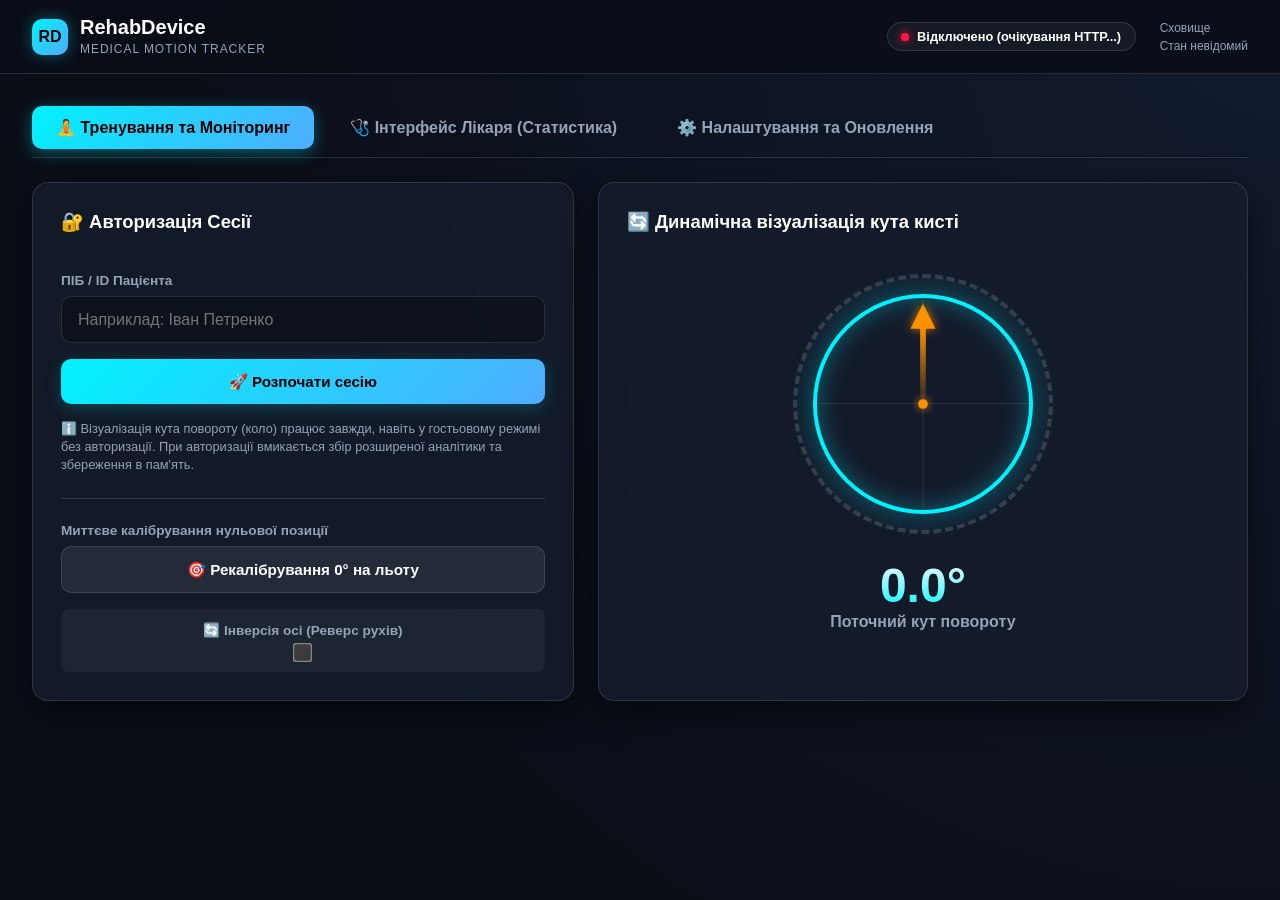
==== data/index.html @ fb07479a "Add dual-axis game input pipeline" ====
<!DOCTYPE html>
<html lang="uk">
<head>
    <meta charset="UTF-8">
    <meta name="viewport" content="width=device-width, initial-scale=1.0, viewport-fit=cover">
    <title>RehabDevice — Система моніторингу реабілітації кисті</title>
    <link rel="stylesheet" href="style.css">
</head>
<body>
    <header>
        <div class="logo-area">
            <div class="logo-icon">RD</div>
            <div class="logo-text">
                <h1>RehabDevice</h1>
                <span>Medical Motion Tracker</span>
            </div>
        </div>
        <div class="header-controls">
            <div class="connection-badge">
                <div class="status-dot" id="statusDot"></div>
                <span id="statusText">Підключення...</span>
            </div>
            <div class="memory-widget">
                <div class="memory-label">
                    <span id="memoryTypeLabel">Сховище</span>
                    <span id="memoryText">Стан невідомий</span>
                </div>
            </div>
        </div>
    </header>

    <main>
        <!-- Tab navigation -->
        <nav class="tabs-nav">
            <button class="tab-btn active" data-tab="tabPatient">
                <span>🧘 Тренування та Моніторинг</span>
            </button>
            <button class="tab-btn" data-tab="tabDoctor">
                <span>🩺 Інтерфейс Лікаря (Статистика)</span>
            </button>
            <button class="tab-btn" data-tab="tabSettings">
                <span>⚙️ Налаштування та Оновлення</span>
            </button>
        </nav>

        <!-- Tab 1: Patient monitoring and real-time visualizer -->
        <section class="tab-content active" id="tabPatient">
            <div class="grid-2">
                <!-- Left column: Authorization and control panel -->
                <div class="card auth-panel">
                    <div class="card-header">
                        <div class="card-title">🔐 Авторизація Сесії</div>
                    </div>

                    <!-- Guest mode panel (before authorization) -->
                    <div id="authGuestPanel" class="flex-col gap-m">
                        <div class="input-group">
                            <label for="patientIdInput">ПІБ / ID Пацієнта</label>
                            <input type="text" id="patientIdInput" class="input-field" placeholder="Наприклад: Іван Петренко" autocomplete="off">
                        </div>
                        <button class="btn" id="btnStartSession">🚀 Розпочати сесію</button>
                        <p class="info-note">
                            ℹ️ Візуалізація кута повороту (коло) працює завжди, навіть у гостьовому режимі без авторизації. При авторизації вмикається збір розширеної аналітики та збереження в пам'ять.
                        </p>
                    </div>

                    <!-- Active patient session panel -->
                    <div id="authActivePanel" class="flex-col gap-m" style="display: none;">
                        <div class="active-patient-badge">
                            <span class="text-sm text-secondary">Активна сесія пацієнта:</span>
                            <h3 id="activePatientName" class="active-patient-title">Пацієнт</h3>
                        </div>
                        
                        <!-- Game Launch Dropdown (Visible only when session is active) -->
                        <div class="flex-row gap-s mt-s">
                            <select id="gameSelect" class="input-field select-dark">
                                <option value="pingpong" style="color: #ffffff;">🎮 Пінг-понг (Smart Bot)</option>
                                <option value="balanceboard" style="color: #ffffff;">⚖️ Баланс-Борд (Рівновага)</option>
                                <option value="cardodge" style="color: #ffffff;">🏎️ Car Dodge (Ухиляння)</option>
                                <option value="safecracker" style="color: #ffffff;">🔓 Зламай Код (Точність)</option>
                            </select>
                            <button class="btn btn-gradient-primary" id="btnModeGame">
                                ▶️ Старт
                            </button>
                        </div>
                        <div class="flex-row gap-s mt-s game-input-controls">
                            <select id="gameInputMode" class="input-field select-dark" aria-label="Режим керування грою">
                                <option value="two-direction" selected>↔ 2 напрямки: горизонтальний нахил</option>
                                <option value="four-direction">↕ 4 напрямки: горизонтальний і вертикальний нахил</option>
                            </select>
                            <button class="btn btn-secondary" id="btnTareGameInput" type="button" title="Встановити поточне положення як нульове">🎯 0°</button>
                        </div>
                        

                        <button class="btn btn-danger" id="btnStopSession">⏹️ Завершити сесію та зберегти</button>
                    </div>

                    <hr class="divider">

                    <!-- Sensor zero-position calibration -->
                    <div class="input-group">
                        <label>Миттєве калібрування нульової позиції</label>
                        <button class="btn btn-secondary" id="btnRecalibrate">🎯 Рекалібрування 0° на льоту</button>
                    </div>
                    
                    <!-- Angle Inversion Toggle -->
                    <div class="input-group setting-row">
                        <label for="invertAngleToggle" class="mb-0 cursor-pointer">🔄 Інверсія осі (Реверс рухів)</label>
                        <input type="checkbox" id="invertAngleToggle" class="toggle-checkbox">
                    </div>
                </div>

                <!-- Right column: Interactive angle visualizer or Game -->
                <div class="card flex-col">
                    <div class="card-header mb-0">
                        <div class="card-title" id="visualizerTitle">🔄 Динамічна візуалізація кута кисті</div>
                    </div>
                    <div class="visualizer-container flex-1" id="visualizerContainer">
                        <div class="circle-wrapper">
                            <div class="circle-background"></div>
                            <div class="circle-indicator" id="circleIndicator">
                                <div class="circle-crosshair"></div>
                                <div class="circle-crosshair vert"></div>
                                <!-- Orange arrow indicating wrist flexion angle -->
                                <div class="circle-arrow">
                                    <svg viewBox="0 0 44 110" class="arrow-svg">
                                        <defs>
                                            <linearGradient id="arrowGrad" x1="0%" y1="100%" x2="0%" y2="0%">
                                                <stop offset="0%" stop-color="rgba(255, 145, 0, 0.05)" />
                                                <stop offset="60%" stop-color="rgba(255, 145, 0, 0.6)" />
                                                <stop offset="100%" stop-color="#ff9100" />
                                            </linearGradient>
                                            <filter id="arrowGlow" x="-50%" y="-50%" width="200%" height="200%">
                                                <feDropShadow dx="0" dy="0" stdDeviation="5" flood-color="#ff9100" flood-opacity="0.85" />
                                            </filter>
                                        </defs>
                                        <!-- Light beam from center rotation axis upwards -->
                                        <path d="M19,110 L25,110 L25,30 L19,30 Z" fill="url(#arrowGrad)" />
                                        <!-- Orange arrow tip pointing to circle rim -->
                                        <path d="M9,32 L22,6 L35,32 Z" fill="#ff9100" filter="url(#arrowGlow)" />
                                        <!-- Center rotation pivot circle -->
                                        <circle cx="22" cy="110" r="5" fill="#ff9100" filter="url(#arrowGlow)" />
                                    </svg>
                                </div>
                            </div>
                        </div>
                        <div class="angle-display">
                            <div class="angle-value"><span id="angleValueElem">0.0</span>°</div>
                            <div class="angle-unit">Поточний кут повороту</div>
                        </div>
                    </div>
                </div>
            </div>

            <!-- Real-time analytics panel (shown when patient is authorized) -->
            <div class="card" id="liveStatsPanel" style="display: none;">
                <div class="card-header">
                    <div class="card-title">📊 Розширена аналітика в реальному часі</div>
                </div>
                <div class="metrics-grid">
                    <div class="metric-box">
                        <span class="metric-title">Мін / Макс Кут</span>
                        <span class="metric-val"><span id="statMin">0.0°</span> / <span id="statMax">0.0°</span></span>
                    </div>
                    <div class="metric-box highlight">
                        <span class="metric-title">Амплітуда руху</span>
                        <span class="metric-val" id="statAmp">0.0°</span>
                    </div>
                    <div class="metric-box">
                        <span class="metric-title">Сер. швидкість</span>
                        <span class="metric-val" id="statSpeed">0.0°/с</span>
                    </div>
                    <div class="metric-box highlight">
                        <span class="metric-title">Індекс плавності (тремор)</span>
                        <span class="metric-val text-success" id="statSmooth">100%</span>
                    </div>
                    <div class="metric-box highlight">
                        <span class="metric-title">Згинання / Повороти</span>
                        <span class="metric-val text-warning" id="statFlex">0</span>
                    </div>
                    <div class="metric-box">
                        <span class="metric-title">Тривалість сесії</span>
                        <span class="metric-val" id="statDuration">0.0 с</span>
                    </div>
                </div>
            </div>
        </section>

        <!-- Tab 2: Doctor Dashboard (Statistics) -->
        <section class="tab-content" id="tabDoctor">
            <div class="card">
                <div class="card-header flex-wrap gap-m">
                    <div class="card-title">🩺 Аналітичний дашборд та клінічна динаміка</div>
                    <div class="flex-row-center flex-wrap gap-s doctor-search-controls">
                        <input type="text" id="patientSearchInput" class="input-field search-input" aria-label="Пошук пацієнта" placeholder="🔍 Точне ПІБ пацієнта...">
                        <button class="btn btn-secondary btn-sm" id="btnExactSearch" title="Точний пошук пацієнта">Знайти</button>
                        <button class="btn btn-sm" id="btnDownloadCSV" title="Завантажити CSV таблицю">
                            📥 Завантажити CSV (Всі)
                        </button>
                    </div>
                </div>

                <!-- Interactive patient selection pills instead of dropdown -->
                <div id="patientPillsContainer" class="patient-pills-strip">
                    <button class="patient-pill active" data-patient="ALL">🧑 Всі пацієнти</button>
                </div>

                <!-- Clinical course summary for selected patient -->
                <div id="doctorLoadingState" class="doctor-state" role="status">Завантаження даних...</div>
                <div id="doctorEmptyState" class="doctor-state" role="status" hidden>База даних порожня</div>
                <div id="doctorNoResultsState" class="doctor-state" role="status" hidden>
                    <p id="doctorNoResultsText">Нічого не знайдено</p>
                    <button id="btnShowAllPatients" class="btn btn-secondary">Показати всіх пацієнтів</button>
                </div>
                <div id="doctorErrorState" class="doctor-state" role="status" hidden>
                    <p>Не вдалося завантажити історію сесій.</p>
                    <button id="btnRetrySessions" class="btn btn-secondary">Повторити</button>
                </div>
                <div id="patientSummaryContainer" class="patient-summary-box" hidden>
                    <div class="summary-header">
                        <div>
                            <span class="summary-subtitle">Резюме курсу реабілітації</span>
                            <h3 id="summaryPatientName" class="summary-title">Пацієнт</h3>
                        </div>
                        <div class="flex-row-center flex-wrap gap-m">
                            <div id="summaryProgressBadge" class="progress-badge neutral">
                                Початкова сесія
                            </div>
                            <button class="btn btn-outline-info" id="btnDownloadClientCSV" title="Завантажити CSV лише для цього клієнта">
                                📥 Завантажити CSV клієнта
                            </button>
                            <button class="btn btn-outline-danger" id="btnDeletePatient" title="Безповоротно видалити пацієнта та всі його тренування">
                                🗑️ Видалити пацієнта
                            </button>
                        </div>
                    </div>

                    <!-- Target norm and functional recovery calculation -->
                    <div class="target-norm-panel">
                        <div class="flex-row-center gap-m">
                            <label for="targetNormInput" class="text-sm fw-normal text-secondary">🎯 Цільова норма суглоба:</label>
                            <input type="number" id="targetNormInput" value="90" min="10" max="180" step="any" required aria-describedby="targetNormError" class="input-field norm-input">
                            <span class="text-sm text-muted">град.</span>
                        </div>
                        <div class="flex-row-center gap-s">
                            <span class="text-sm fw-normal text-secondary">Амплітуда відносно цілі:</span>
                            <span id="recoveryIndexVal" class="recovery-value">—</span>
                        </div>
                        <p id="targetNormError" class="text-sm" role="status" hidden>Введіть скінченне число від 10 до 180°.</p>
                    </div>

                    <div class="metrics-grid mt-s">
                        <div class="metric-box">
                            <span class="metric-title">Старт курсу (1-ша сесія)</span>
                            <span class="metric-val" id="summaryStartAmp">0.0°</span>
                            <span class="metric-sub text-sm text-secondary" id="summaryStartDate">--</span>
                        </div>
                        <div class="metric-box highlight">
                            <span class="metric-title">Поточний результат (Амплітуда)</span>
                            <span class="metric-val" id="summaryCurrentAmp" style="color: var(--accent-primary);">0.0°</span>
                            <span class="metric-sub text-sm text-secondary" id="summaryCurrentDate">--</span>
                        </div>
                        <div class="metric-box">
                            <span class="metric-title">Сер. індекс плавності</span>
                            <span class="metric-val text-success" id="summaryAvgSmooth">0%</span>
                            <span class="metric-sub text-sm text-secondary">Контроль тремору</span>
                        </div>
                        <div class="metric-box">
                            <span class="metric-title">Всього сесій / згинань</span>
                            <span class="metric-val"><span id="summaryTotalSessions">0</span> <span class="text-secondary fw-normal">сес.</span> / <span id="summaryTotalFlexions" class="text-warning">0</span></span>
                            <span class="metric-sub text-sm text-secondary">Загальний обсяг навантаження</span>
                        </div>
                    </div>
                </div>
                
                <div class="chart-wrapper" id="chartWrapperContainer">
                    <div id="chartInnerScroll" class="chart-inner">
                        <canvas id="doctorChartCanvas"></canvas>
                    </div>
                </div>

                <hr class="divider-lg">

                <div class="card-title mb-s">📋 Історія збережених сесій <span id="tableFilterLabel" class="text-sm text-secondary fw-normal">(Всі пацієнти)</span></div>
                <div class="table-container">
                    <table>
                        <thead>
                            <tr>
                                <th>Пацієнт</th>
                                <th>Дата і Час</th>
                                <th>Мін / Макс Кут</th>
                                <th>Амплітуда</th>
                                <th>Сер. Швидкість</th>
                                <th>Плавність</th>
                                <th>Згинання</th>
                                <th>Дія</th>
                            </tr>
                        </thead>
                        <tbody id="sessionsTableBody">
                            <tr>
                                <td colspan="8" class="text-center text-secondary">Завантаження даних...</td>
                            </tr>
                        </tbody>
                    </table>
                </div>
            </div>
        </section>

        <!-- Tab 3: System Settings & Updates -->
        <section class="tab-content" id="tabSettings">
            <div class="card">
                <div class="card-header">
                    <div class="card-title">⚙️ Системні налаштування та Оновлення (OTA)</div>
                </div>
                <div class="p-m">
                    <p class="info-note mb-s">
                        Перевіряйте та встановлюйте останні оновлення прошивки пристрою. Переконайтеся, що на вашому телефоні увімкнений мобільний інтернет (4G/LTE).
                    </p>
                    
                    <div class="ota-panel">
                        <h3 style="color: #fff; margin-bottom: 1rem; font-size: 1.1rem;">Оновлення системи</h3>
                        <div class="mb-s text-md">
                            Поточна версія: <strong id="currentFwVersion" style="color: var(--accent-primary);">Завантаження...</strong>
                        </div>
                        <div id="updateStatusInfo" class="text-secondary" style="margin-bottom: 1.5rem; min-height: 24px;">Натисніть кнопку, щоб перевірити наявність нових версій.</div>
                        
                        <div class="flex-row gap-m flex-wrap">
                            <button class="btn btn-secondary" id="btnCheckUpdates">🔄 Перевірити оновлення</button>
                            <button class="btn btn-success" id="btnInstallUpdate" style="display: none;">📥 Встановити оновлення</button>
                        </div>

                        <!-- Update Progress Bar -->
                        <div id="updateProgressContainer" style="display: none; margin-top: 1.5rem;">
                            <div class="flex-row-center mb-s text-sm">
                                <span id="updateStepText">Завантаження...</span>
                                <span id="updatePercentText">0%</span>
                            </div>
                            <div class="memory-progress" style="height: 12px; background: rgba(0,0,0,0.5);">
                                <div class="memory-bar progress-bar-info" id="updateProgressBar" style="width: 0%;"></div>
                            </div>
                        </div>
                    </div>
                </div>
            </div>
        </section>

    </main>

    <!-- Custom confirmation modal overlay (iOS/Android Captive Portal compatible) -->
    <div id="customConfirmModal" class="custom-modal-overlay">
        <div class="custom-modal-box">
            <div id="customConfirmIcon" class="custom-modal-icon">⚠️</div>
            <div id="customConfirmTitle" class="custom-modal-title">Підтвердження</div>
            <div id="customConfirmText" class="custom-modal-text">Ви впевнені?</div>
            <div class="custom-modal-buttons">
                <button id="customConfirmCancelBtn" class="btn btn-secondary">Скасувати</button>
                <button id="customConfirmOkBtn" class="btn btn-danger btn-danger-solid">Підтвердити</button>
            </div>
        </div>
    </div>
    
    <!-- Full-Screen Game Overlay Container -->
    <div id="gameContainer" class="game-overlay" style="display: none;">
        <!-- Top Bar with Exit Button -->
        <div class="game-overlay-header">
            <div style="color: white; font-weight: 600; font-size: 1.2rem;">🎮 Реабілітаційні ігри</div>
            <button id="btnExitGame" class="btn btn-danger" style="padding: 0.5rem 1rem; font-size: 0.9rem;">❌ Вийти / Назад</button>
        </div>
        <!-- Game Engine Container -->
        <div id="gameEngineWrapper" class="game-engine-wrapper">
            <!-- Central HUD Layer -->
            <div id="gameHUD" class="game-hud" style="display: none;">
                <div class="flex-col gap-xs">
                    <span id="hudAmplitude">Амплітуда: [0° .. 0°]</span>
                    <span id="hudScore">Успішні відбивання: 0</span>
                </div>
                <div class="text-right">
                    <span id="hudBotState" style="font-size: 14px; color: #00f2fe;">Стан: Очікування</span>
                </div>
            </div>

            <!-- Custom UI Layer for Games -->
            <div id="custom-game-ui" class="custom-game-ui"></div>
            
            <!-- Main Game Canvas -->
            <canvas id="mainGameCanvas" class="w-full h-full block"></canvas>

            <!-- Placeholder before game starts -->
            <div id="gamePlaceholder" class="game-placeholder">
                <div class="text-center">
                    <div style="font-size: 3rem; margin-bottom: 1rem;">🎮</div>
                    <h3 id="gamePlaceholderTitle" style="color: #00f2fe; margin-bottom: 0.5rem;">Запуск...</h3>
                </div>
            </div>
        </div>
    </div>
    
    <script>
        window.onerror = function(msg, src, ln, col, err) {
            document.getElementById("statusText").textContent = "JS ERR: " + msg + " (L" + ln + ")";
            document.getElementById("statusText").style.color = "red";
            return false;
        };
        window.addEventListener('unhandledrejection', function(event) {
            document.getElementById("statusText").textContent = "Promise ERR: " + (event.reason ? event.reason.message : "unknown");
            document.getElementById("statusText").style.color = "red";
        });
    </script>
    <script src="msgpack.min.js"></script>
    <script src="chart.js"></script>
    <script type="module" src="app.js?v=7"></script>
</body>
</html>
---- data/style.css ----
:root {
    --bg-main: #0a0e17;
    --bg-card: rgba(22, 30, 46, 0.75);
    --bg-card-hover: rgba(30, 41, 63, 0.85);
    --accent-primary: #00f2fe;
    --accent-secondary: #4facfe;
    --accent-glow: rgba(0, 242, 254, 0.35);
    --accent-green: #00e676;
    --accent-orange: #ff9100;
    --accent-red: #ff1744;
    --text-primary: #ffffff;
    --text-secondary: #94a3b8;
    --text-muted: #64748b;
    --border-color: rgba(255, 255, 255, 0.12);
    --border-radius: 16px;
    --shadow-card: 0 12px 32px rgba(0, 0, 0, 0.5);
    color-scheme: dark; /* Prevents white scrollbars and white background on bounce in iOS CNA */
}

* {
    box-sizing: border-box;
    margin: 0;
    padding: 0;
}

html {
    background-color: var(--bg-main);
    color: var(--text-primary);
    min-height: 100%;
    height: 100%;
}

body {
    font-family: 'Inter', -apple-system, BlinkMacSystemFont, 'Segoe UI', Roboto, sans-serif;
    background-color: var(--bg-main);
    background: radial-gradient(circle at top right, #111a2e 0%, var(--bg-main) 70%) no-repeat fixed var(--bg-main);
    background-size: cover;
    color: var(--text-primary);
    min-height: 100%;
    margin: 0;
    padding: 0;
    display: flex;
    flex-direction: column;
    overscroll-behavior-y: none; /* Removes white bounce bar on mobile devices */
    -webkit-font-smoothing: antialiased;
}

/* Navigation and Header */
header {
    background: rgba(10, 14, 23, 0.85);
    backdrop-filter: blur(12px);
    border-bottom: 1px solid var(--border-color);
    padding: 1rem 2rem;
    position: sticky;
    top: 0;
    z-index: 100;
    display: flex;
    justify-content: space-between;
    align-items: center;
}

.logo-area {
    display: flex;
    align-items: center;
    gap: 0.75rem;
}

.logo-icon {
    width: 36px;
    height: 36px;
    background: linear-gradient(135deg, var(--accent-primary), var(--accent-secondary));
    border-radius: 10px;
    display: flex;
    align-items: center;
    justify-content: center;
    font-weight: 800;
    color: #000;
    box-shadow: 0 0 16px var(--accent-glow);
}

.logo-text h1 {
    font-size: 1.25rem;
    font-weight: 700;
    letter-spacing: -0.02em;
}

.logo-text span {
    font-size: 0.75rem;
    color: var(--text-secondary);
    text-transform: uppercase;
    letter-spacing: 0.08em;
}

/* Status Indicator and Memory Bar */
.header-controls {
    display: flex;
    align-items: center;
    gap: 1.5rem;
}

.connection-badge {
    display: flex;
    align-items: center;
    gap: 0.5rem;
    padding: 0.4rem 0.85rem;
    background: rgba(255, 255, 255, 0.05);
    border: 1px solid var(--border-color);
    border-radius: 20px;
    font-size: 0.8rem;
    font-weight: 600;
}

.status-dot {
    width: 8px;
    height: 8px;
    border-radius: 50%;
    background: var(--accent-red);
    box-shadow: 0 0 8px var(--accent-red);
    transition: all 0.3s ease;
}

.status-dot.connected {
    background: var(--accent-green);
    box-shadow: 0 0 10px var(--accent-green);
}

.memory-widget {
    display: flex;
    flex-direction: column;
    gap: 0.25rem;
    min-width: 140px;
}

.memory-label {
    display: flex;
    justify-content: space-between;
    font-size: 0.75rem;
    color: var(--text-secondary);
}

.memory-progress {
    width: 100%;
    height: 6px;
    background: rgba(255, 255, 255, 0.1);
    border-radius: 4px;
    overflow: hidden;
}

.memory-bar {
    height: 100%;
    background: linear-gradient(90deg, var(--accent-primary), var(--accent-secondary));
    border-radius: 4px;
    transition: width 0.5s ease;
}

/* Main Container and Tabs */
main {
    flex: 1;
    max-width: 1400px;
    width: 100%;
    margin: 0 auto;
    padding: 2rem;
    display: flex;
    flex-direction: column;
    gap: 1.5rem;
}

.tabs-nav {
    display: flex;
    gap: 0.75rem;
    border-bottom: 1px solid var(--border-color);
    padding-bottom: 0.5rem;
}

.tab-btn {
    background: transparent;
    border: none;
    color: var(--text-secondary);
    font-size: 1rem;
    font-weight: 600;
    padding: 0.75rem 1.5rem;
    border-radius: 10px;
    cursor: pointer;
    transition: all 0.25s ease;
    display: flex;
    align-items: center;
    gap: 0.5rem;
}

.tab-btn:hover {
    color: var(--text-primary);
    background: rgba(255, 255, 255, 0.04);
}

.tab-btn.active {
    color: #000;
    background: linear-gradient(135deg, var(--accent-primary), var(--accent-secondary));
    box-shadow: 0 4px 16px var(--accent-glow);
}

.tab-content {
    display: none;
    animation: fadeIn 0.3s cubic-bezier(0.16, 1, 0.3, 1);
}

.tab-content.active {
    display: flex;
    flex-direction: column;
    gap: 1.5rem;
}

/* Cards and Layout Grid */
.grid-2 {
    display: grid;
    grid-template-columns: 1fr 1.2fr;
    gap: 1.5rem;
}

@media (max-width: 968px) {
    .grid-2 {
        grid-template-columns: minmax(0, 1fr);
    }
}

.card {
    background: var(--bg-card);
    backdrop-filter: blur(16px);
    border: 1px solid var(--border-color);
    border-radius: var(--border-radius);
    padding: 1.75rem;
    box-shadow: var(--shadow-card);
    transition: border-color 0.3s ease;
}

.grid-2 > .card { min-width: 0; }

.card:hover {
    border-color: rgba(0, 242, 254, 0.35);
}

.card-header {
    display: flex;
    justify-content: space-between;
    align-items: center;
    margin-bottom: 1.5rem;
}

.card-title {
    font-size: 1.15rem;
    font-weight: 700;
    display: flex;
    align-items: center;
    gap: 0.5rem;
}

/* Patient Authentication Panel */
.auth-panel {
    display: flex;
    flex-direction: column;
    gap: 1rem;
}

.input-group {
    display: flex;
    flex-direction: column;
    gap: 0.5rem;
}

.input-group label {
    font-size: 0.85rem;
    font-weight: 600;
    color: var(--text-secondary);
}

.input-field {
    background: rgba(0, 0, 0, 0.3);
    border: 1px solid var(--border-color);
    border-radius: 10px;
    padding: 0.85rem 1rem;
    color: var(--text-primary);
    font-size: 1rem;
    outline: none;
    transition: all 0.25s ease;
}

.input-field:focus {
    border-color: var(--accent-primary);
    box-shadow: 0 0 12px rgba(0, 242, 254, 0.25);
}

.btn {
    background: linear-gradient(135deg, var(--accent-primary), var(--accent-secondary));
    color: #000;
    border: none;
    border-radius: 10px;
    padding: 0.85rem 1.5rem;
    font-size: 0.95rem;
    font-weight: 700;
    cursor: pointer;
    transition: all 0.25s ease;
    display: flex;
    align-items: center;
    justify-content: center;
    gap: 0.5rem;
    box-shadow: 0 4px 16px rgba(0, 242, 254, 0.2);
}

.btn:hover {
    transform: translateY(-2px);
    box-shadow: 0 6px 20px rgba(0, 242, 254, 0.4);
}

.btn-secondary {
    background: rgba(255, 255, 255, 0.08);
    color: var(--text-primary);
    border: 1px solid var(--border-color);
    box-shadow: none;
}

.btn-secondary:hover {
    background: rgba(255, 255, 255, 0.15);
    transform: translateY(-2px);
}

.btn-danger {
    background: linear-gradient(135deg, #ff1744, #d50000);
    color: #fff;
    box-shadow: 0 4px 16px rgba(255, 23, 68, 0.25);
}

/* Circle Visualizer (Guest & Patient) */
.visualizer-container {
    display: flex;
    flex-direction: column;
    align-items: center;
    justify-content: center;
    gap: 1.5rem;
    padding: 1rem 0;
}

.circle-wrapper {
    position: relative;
    width: 260px;
    height: 260px;
    display: flex;
    align-items: center;
    justify-content: center;
}

.circle-background {
    position: absolute;
    width: 100%;
    height: 100%;
    border-radius: 50%;
    border: 4px dashed rgba(255, 255, 255, 0.15);
    box-shadow: inset 0 0 30px rgba(0, 242, 254, 0.05);
}

.circle-indicator {
    position: absolute;
    width: 220px;
    height: 220px;
    border-radius: 50%;
    border: 4px solid var(--accent-primary);
    box-shadow: 0 0 25px var(--accent-glow), inset 0 0 25px var(--accent-glow);
    display: flex;
    align-items: center;
    justify-content: center;
}

.circle-arrow {
    position: absolute;
    top: 0;
    left: 50%;
    width: 44px;
    height: 50%;
    transform: translateX(-50%);
    pointer-events: none;
    display: flex;
    justify-content: center;
    z-index: 2;
}

.arrow-svg {
    width: 100%;
    height: 100%;
    overflow: visible;
}

.circle-crosshair {
    position: absolute;
    width: 100%;
    height: 1px;
    background: rgba(255, 255, 255, 0.1);
}

.circle-crosshair.vert {
    transform: rotate(90deg);
}

.angle-display {
    text-align: center;
    z-index: 2;
}

.angle-value {
    font-size: 3rem;
    font-weight: 800;
    background: linear-gradient(180deg, #ffffff, var(--accent-primary));
    -webkit-background-clip: text;
    -webkit-text-fill-color: transparent;
}

.angle-unit {
    font-size: 1rem;
    color: var(--text-secondary);
    font-weight: 600;
}

/* Live Analytics Grid */
.metrics-grid {
    display: grid;
    grid-template-columns: repeat(3, 1fr);
    gap: 1rem;
}

@media (max-width: 640px) {
    .metrics-grid {
        grid-template-columns: repeat(2, 1fr);
    }
}

.metric-box {
    background: rgba(0, 0, 0, 0.35);
    border: 1px solid var(--border-color);
    border-radius: 12px;
    padding: 1rem;
    display: flex;
    flex-direction: column;
    gap: 0.25rem;
}

.metric-box.highlight {
    border-color: var(--accent-primary);
    background: rgba(0, 242, 254, 0.06);
}

.metric-title {
    font-size: 0.75rem;
    color: var(--text-secondary);
    text-transform: uppercase;
    letter-spacing: 0.05em;
}

.metric-val {
    font-size: 1.5rem;
    font-weight: 700;
    color: var(--text-primary);
}

/* Doctor Table and Summary Interface */
.table-container {
    overflow-x: auto;
    width: 100%;
    -webkit-overflow-scrolling: touch;
}

table {
    width: 100%;
    border-collapse: collapse;
    font-size: 0.9rem;
}

th {
    text-align: left;
    padding: 1rem;
    background: rgba(0, 0, 0, 0.4);
    color: var(--text-secondary);
    font-weight: 600;
    border-bottom: 2px solid var(--border-color);
}

td {
    padding: 1rem;
    border-bottom: 1px solid var(--border-color);
    color: var(--text-primary);
}

tr:hover td {
    background: rgba(255, 255, 255, 0.02);
}

.chart-wrapper {
    position: relative;
    height: 340px;
    width: 100%;
    overflow-x: auto;
    overflow-y: hidden;
    -webkit-overflow-scrolling: touch;
}

#doctorChartCanvas {
    width: 100%;
    height: 100% !important;
    display: block;
}

.patient-summary-box {
    padding-block: 1rem;
}

.summary-header {
    display: flex;
    justify-content: space-between;
    align-items: center;
    flex-wrap: wrap;
    gap: 1rem;
    padding-bottom: 1rem;
    border-bottom: 1px solid rgba(255, 255, 255, 0.08);
}

.progress-badge {
    padding: 0.45rem 0.9rem;
    border-radius: 20px;
    font-size: 0.85rem;
    font-weight: 700;
    background: rgba(0, 230, 118, 0.15);
    color: #00e676;
    border: 1px solid rgba(0, 230, 118, 0.35);
    box-shadow: 0 0 12px rgba(0, 230, 118, 0.2);
}

.progress-badge.negative {
    background: rgba(255, 23, 68, 0.15);
    color: #ff1744;
    border-color: rgba(255, 23, 68, 0.35);
    box-shadow: 0 0 12px rgba(255, 23, 68, 0.2);
}

@keyframes fadeIn {
    from { opacity: 0; transform: translateY(8px); }
    to { opacity: 1; transform: translateY(0); }
}

/* ============================================================================
   RESPONSIVE DESIGN FOR TABLETS AND MOBILE PHONES (INCLUDING CAPTIVE PORTAL)
   ============================================================================ */
@media (max-width: 968px) {
    .grid-2 {
        grid-template-columns: 1fr;
    }
}

@media (max-width: 768px) {
    header {
        flex-direction: column;
        align-items: stretch;
        padding: 0.85rem 1rem;
        gap: 0.85rem;
    }

    .header-controls {
        justify-content: space-between;
        gap: 0.75rem;
        width: 100%;
    }

    .connection-badge {
        padding: 0.35rem 0.65rem;
        font-size: 0.75rem;
    }

    .memory-widget {
        min-width: 120px;
        flex: 1;
    }

    main {
        padding: 1rem 0.75rem;
        gap: 1.25rem;
    }

    .tabs-nav {
        flex-wrap: wrap;
        gap: 0.5rem;
    }

    .tab-btn {
        flex: 1 1 calc(50% - 0.5rem);
        min-width: 140px;
        padding: 0.65rem 0.75rem;
        font-size: 0.85rem;
        justify-content: center;
        text-align: center;
    }

    .card {
        padding: 1.25rem;
    }

    .chart-wrapper {
        height: 240px; /* Reduced chart height on mobile */
    }

    .circle-wrapper {
        width: 230px;
        height: 230px;
    }

    .circle-indicator {
        width: 190px;
        height: 190px;
    }

    .angle-value {
        font-size: 2.5rem;
    }
}

@media (max-width: 480px) {
    .tab-btn {
        flex: 1 1 100%;
    }

    .metrics-grid {
        grid-template-columns: 1fr;
        gap: 0.75rem;
    }

    .chart-wrapper {
        height: 210px;
    }

    th, td {
        padding: 0.75rem 0.5rem;
        font-size: 0.8rem;
    }
}

/* Custom Confirmation Modal (for iOS/Android Captive Portal compatibility where window.confirm is blocked) */
.custom-modal-overlay {
    position: fixed;
    top: 0;
    left: 0;
    width: 100%;
    height: 100%;
    background: rgba(0, 0, 0, 0.75);
    backdrop-filter: blur(8px);
    -webkit-backdrop-filter: blur(8px);
    display: flex;
    justify-content: center;
    align-items: center;
    z-index: 99999;
    opacity: 0;
    pointer-events: none;
    transition: opacity 0.25s ease;
}

.custom-modal-overlay.active {
    opacity: 1;
    pointer-events: auto;
}

.custom-modal-box {
    background: linear-gradient(135deg, #1e293b 0%, #0f172a 100%);
    border: 1px solid rgba(0, 242, 254, 0.4);
    box-shadow: 0 20px 50px rgba(0, 0, 0, 0.8), 0 0 20px rgba(0, 242, 254, 0.15);
    border-radius: 16px;
    padding: 1.75rem;
    max-width: 400px;
    width: 90%;
    text-align: center;
    transform: scale(0.9);
    transition: transform 0.25s cubic-bezier(0.34, 1.56, 0.64, 1);
}

.custom-modal-overlay.active .custom-modal-box {
    transform: scale(1);
}

.custom-modal-icon {
    font-size: 2.8rem;
    margin-bottom: 0.75rem;
}

.custom-modal-title {
    font-size: 1.25rem;
    font-weight: 700;
    color: #ffffff;
    margin-bottom: 0.5rem;
}

.custom-modal-text {
    font-size: 0.95rem;
    color: var(--text-secondary);
    line-height: 1.5;
    margin-bottom: 1.5rem;
}

.custom-modal-buttons {
    display: flex;
    gap: 0.75rem;
    justify-content: center;
}

.custom-modal-buttons .btn {
    flex: 1;
    padding: 0.7rem 1rem;
    font-size: 0.9rem;
}

/* Patient Pills Selector Strip */
.patient-pills-strip {
    display: flex;
    gap: 0.5rem;
    overflow-x: auto;
    padding: 0.5rem 0 1.25rem 0;
    scrollbar-width: thin;
}

.patient-pill {
    background: rgba(255, 255, 255, 0.05);
    border: 1px solid rgba(255, 255, 255, 0.15);
    color: var(--text-secondary);
    padding: 0.45rem 0.95rem;
    border-radius: 20px;
    font-size: 0.85rem;
    font-weight: 600;
    white-space: nowrap;
    cursor: pointer;
    transition: all 0.2s cubic-bezier(0.4, 0, 0.2, 1);
    display: flex;
    align-items: center;
    gap: 0.4rem;
}

.patient-pill:hover {
    background: rgba(0, 242, 254, 0.12);
    border-color: rgba(0, 242, 254, 0.4);
    color: #ffffff;
    transform: translateY(-1px);
}

.patient-pill.active {
    background: linear-gradient(135deg, var(--accent-primary) 0%, var(--accent-secondary) 100%);
    border-color: transparent;
    color: #0f172a;
    font-weight: 800;
    box-shadow: 0 4px 12px rgba(0, 242, 254, 0.3);
}

/* --- Utility & Semantic Classes --- */
.flex-col { display: flex; flex-direction: column; }
.flex-row { display: flex; flex-direction: row; }
.flex-row-center { display: flex; align-items: center; justify-content: space-between; }
.flex-wrap { flex-wrap: wrap; }
.gap-xs { gap: 5px; }
.gap-s { gap: 0.5rem; }
.gap-m { gap: 1rem; }
.mb-0 { margin-bottom: 0 !important; }
.mb-s { margin-bottom: 0.75rem; }
.mt-xs { margin-top: 0.25rem; }
.mt-s { margin-top: 0.5rem; }
.flex-1 { flex: 1; }
.w-full { width: 100%; }
.h-full { height: 100%; }
.block { display: block; }
.text-center { text-align: center; }
.text-right { text-align: right; }
.text-sm { font-size: 0.8rem; }
.text-md { font-size: 1.05rem; }
.text-lg { font-size: 1.25rem; }
.fw-normal { font-weight: 400; }
.lh-1-4 { line-height: 1.4; }
.text-secondary { color: var(--text-secondary); }
.text-muted { color: var(--text-muted); }
.text-success { color: var(--accent-green); }
.text-warning { color: var(--accent-orange); }

/* --- Component Classes --- */
.info-note { font-size: 0.8rem; color: var(--text-secondary); line-height: 1.4; }
.active-patient-badge { padding: 1rem; background: rgba(0, 230, 118, 0.1); border: 1px solid rgba(0, 230, 118, 0.3); border-radius: 12px; }
.active-patient-title { font-size: 1.25rem; color: var(--accent-green); margin-top: 0.25rem; }
.select-dark { flex: 1; padding: 0.5rem; color: #ffffff; background-color: #1e293b; -webkit-appearance: none; appearance: none; }
#authActivePanel .game-input-controls { min-width: 0; }
#gameInputMode { min-width: 0; }
.btn-gradient-primary { background: linear-gradient(135deg, #ff007a, #7928ca); color: white; border: none; font-weight: 600; box-shadow: 0 4px 15px rgba(255, 0, 122, 0.4); padding: 0.5rem 1rem; }
.btn-success { background: #00e676; color: #000; font-weight: bold; }
.divider { border: 0; border-top: 1px solid var(--border-color); margin: 0.5rem 0; }
.divider-lg { border: 0; border-top: 1px solid var(--border-color); margin: 2rem 0; }
.setting-row { display: flex; justify-content: space-between; align-items: center; background: rgba(255,255,255,0.05); padding: 0.8rem; border-radius: 8px; }
.toggle-checkbox { transform: scale(1.5); cursor: pointer; accent-color: #00f2fe; }
.search-input { width: 220px; padding: 0.55rem 0.9rem; font-size: 0.88rem; }
.btn-sm { padding: 0.55rem 1rem; font-size: 0.88rem; }
.summary-subtitle { font-size: 0.75rem; text-transform: uppercase; letter-spacing: 0.06em; color: var(--text-secondary); font-weight: 600; }
.summary-title { font-size: 1.45rem; font-weight: 800; color: var(--accent-primary); margin-top: 0.15rem; }
.btn-outline-info { padding: 0.45rem 0.9rem; font-size: 0.82rem; background: rgba(0, 242, 254, 0.15); border-color: rgba(0, 242, 254, 0.4); color: #00f2fe; }
.btn-outline-danger { padding: 0.45rem 0.9rem; font-size: 0.82rem; background: rgba(255, 23, 68, 0.15); border-color: rgba(255, 23, 68, 0.4); color: #ff1744; }
.target-norm-panel { margin: 1rem 0; padding: 0.85rem 1rem; background: rgba(0,0,0,0.25); border-radius: 10px; display: flex; align-items: center; justify-content: space-between; flex-wrap: wrap; gap: 1rem; border: 1px solid rgba(255,255,255,0.06); }
.norm-input { width: 75px; padding: 0.3rem 0.5rem; text-align: center; font-weight: 700; font-size: 0.9rem; }
.recovery-value { font-size: 1.05rem; font-weight: 800; color: #00e676; }
.chart-inner { min-width: 100%; height: 100%; position: relative; }
.progress-badge.neutral {
    color: var(--text-secondary);
    background: rgba(255, 255, 255, 0.05);
    border-color: var(--border-color);
    box-shadow: none;
}

html { scroll-padding-top: calc(var(--header-height, 0px) + 1rem); }
header {
    padding-top: calc(1rem + env(safe-area-inset-top, 0px));
    padding-left: max(2rem, env(safe-area-inset-left, 0px));
    padding-right: max(2rem, env(safe-area-inset-right, 0px));
    gap: 1rem;
}
header .logo-area, header .logo-text, header .header-controls,
header .connection-badge, header .memory-widget, header .memory-label {
    min-width: 0;
    overflow-wrap: anywhere;
}
header .logo-icon, header .status-dot { flex-shrink: 0; }
header .memory-label { flex-direction: column; gap: 0.25rem; }
header .header-controls { flex-wrap: wrap; }
header .logo-text h1 { letter-spacing: 0; }
main {
    min-width: 0;
    padding-left: max(2rem, env(safe-area-inset-left, 0px));
    padding-right: max(2rem, env(safe-area-inset-right, 0px));
    padding-bottom: calc(2rem + env(safe-area-inset-bottom, 0px));
}
#tabDoctor [hidden] { display: none !important; }
#tabDoctor, #tabDoctor .card, #tabDoctor .card-header,
#tabDoctor .card-header > *, #tabDoctor .summary-header > *,
#tabDoctor .target-norm-panel > *, #tabDoctor .metric-box,
#tabDoctor .chart-wrapper, #tabDoctor .table-container {
    min-width: 0;
}
/* Only dynamic free-text fields (patient names, search echoes) may break mid-word. */
#summaryPatientName, #tableFilterLabel, #doctorNoResultsText,
#tabDoctor .patient-pill, #tabDoctor .session-patient { overflow-wrap: anywhere; }
#tabDoctor .card-title { display: block; }
#tabDoctor .doctor-search-controls { flex: 1 1 30rem; justify-content: flex-start; }
#tabDoctor .search-input { flex: 1 1 12rem; width: 100%; min-width: 0; }
#tabDoctor .btn, #tabDoctor .patient-pill, #tabDoctor .input-field {
    min-height: 44px;
    max-width: 100%;
}
#tabDoctor .btn { min-width: 44px; white-space: normal; }
#tabDoctor .input-field { font-size: 1rem; }
#tabDoctor button:focus-visible, #tabDoctor input:focus-visible, .tab-btn:focus-visible {
    outline: 2px solid var(--accent-primary);
    outline-offset: 3px;
}
#tabDoctor button:disabled { opacity: 0.5; cursor: default; transform: none; }
#tabDoctor .patient-pills-strip { flex-wrap: wrap; overflow: visible; }
#tabDoctor .patient-pill { white-space: normal; text-align: left; }
#tabDoctor .summary-title { font-size: 1.25rem; }
#tabDoctor .metrics-grid {
    grid-template-columns: repeat(4, minmax(0, 1fr));
}
#tabDoctor .metric-box { border-radius: 8px; }
#tabDoctor .metric-title, #tabDoctor .summary-subtitle { letter-spacing: 0; }
#tabDoctor .metric-title { line-height: 1.5; }
#tabDoctor .metric-val { font-size: 1.5rem; line-height: 1.3; }
#tabDoctor .metric-sub { font-size: 0.8rem; line-height: 1.5; }
#tabDoctor .target-norm-panel {
    padding: 0;
    background: none;
    border: 0;
    border-radius: 0;
}
#tabDoctor .target-norm-panel > .flex-row-center { flex-wrap: wrap; justify-content: flex-start; }
#tabDoctor .norm-input { width: 6rem; }
#tabDoctor .recovery-value { color: var(--text-primary); }
#targetNormError { color: var(--accent-red); flex-basis: 100%; }
#tabDoctor .doctor-state { padding-block: 1.5rem; line-height: 1.5; color: var(--text-secondary); }
#tabDoctor .doctor-state .btn { margin-top: 1rem; }
#tabDoctor .chart-inner { min-width: 460px; }

/* Session history: intentional horizontal scroll with intact, single-line headers. */
#tabDoctor .table-container { border-radius: 10px; max-width: 100%; overflow-x: auto; }
#tabDoctor table { min-width: 44rem; }
#tabDoctor th, #tabDoctor td { white-space: nowrap; }
#tabDoctor .session-patient { white-space: nowrap; min-width: 10rem; }
#tabDoctor .btn-delete-session {
    padding: 0.35rem 0.75rem;
    background: rgba(255, 23, 68, 0.18);
    border-color: rgba(255, 23, 68, 0.4);
    color: #ff1744;
}

@media (max-width: 1000px) {
    #tabDoctor .metrics-grid { grid-template-columns: repeat(2, minmax(0, 1fr)); }
}

@media (max-width: 768px) {
    #tabDoctor .chart-inner { min-width: 100%; }
    #tabDoctor th, #tabDoctor td {
        padding: 0.3rem 0.5rem;
        font-size: 0.75rem;
    }
    #tabDoctor .btn-delete-session { padding: 0.25rem; }
}
@media (max-width: 768px) {
    header {
        padding-top: calc(0.85rem + env(safe-area-inset-top, 0px));
        padding-left: max(1rem, env(safe-area-inset-left, 0px));
        padding-right: max(1rem, env(safe-area-inset-right, 0px));
    }
    header .connection-badge { flex: 1 1 10rem; }
    header .memory-widget { flex: 1 1 8rem; }
    main {
        padding-left: max(0.75rem, env(safe-area-inset-left, 0px));
        padding-right: max(0.75rem, env(safe-area-inset-right, 0px));
    }
}
@media (max-width: 480px) {
    #tabDoctor .card { padding: 1rem; }
    #tabDoctor .metrics-grid { grid-template-columns: minmax(0, 1fr); }
}
.ota-panel { background: rgba(255,255,255,0.05); padding: 1.5rem; border-radius: 12px; border: 1px solid var(--border-color); }
.progress-bar-info { background: linear-gradient(90deg, #00f2fe, #4facfe); }
.btn-danger-solid { background: var(--accent-red) !important; border-color: var(--accent-red) !important; }

/* Game overlays */
.game-overlay { position: fixed; inset: 0; z-index: 9999; background: #000; flex-direction: column; }
.game-overlay-header { display: flex; justify-content: space-between; align-items: center; padding: 10px 20px; background: #0f172a; border-bottom: 1px solid rgba(255,255,255,0.1); }
.game-engine-wrapper { flex: 1; position: relative; overflow: hidden; }
.game-hud { position: absolute; top: 0; left: 0; width: 100%; padding: 15px; box-sizing: border-box; justify-content: space-between; color: rgba(255,255,255,0.8); font-size: 14px; font-weight: 600; pointer-events: none; z-index: 5; }
.custom-game-ui { position: absolute; inset: 0; z-index: 6; pointer-events: none; }
.game-placeholder { position: absolute; inset: 0; background: #000; display: flex; align-items: center; justify-content: center; z-index: 10; }
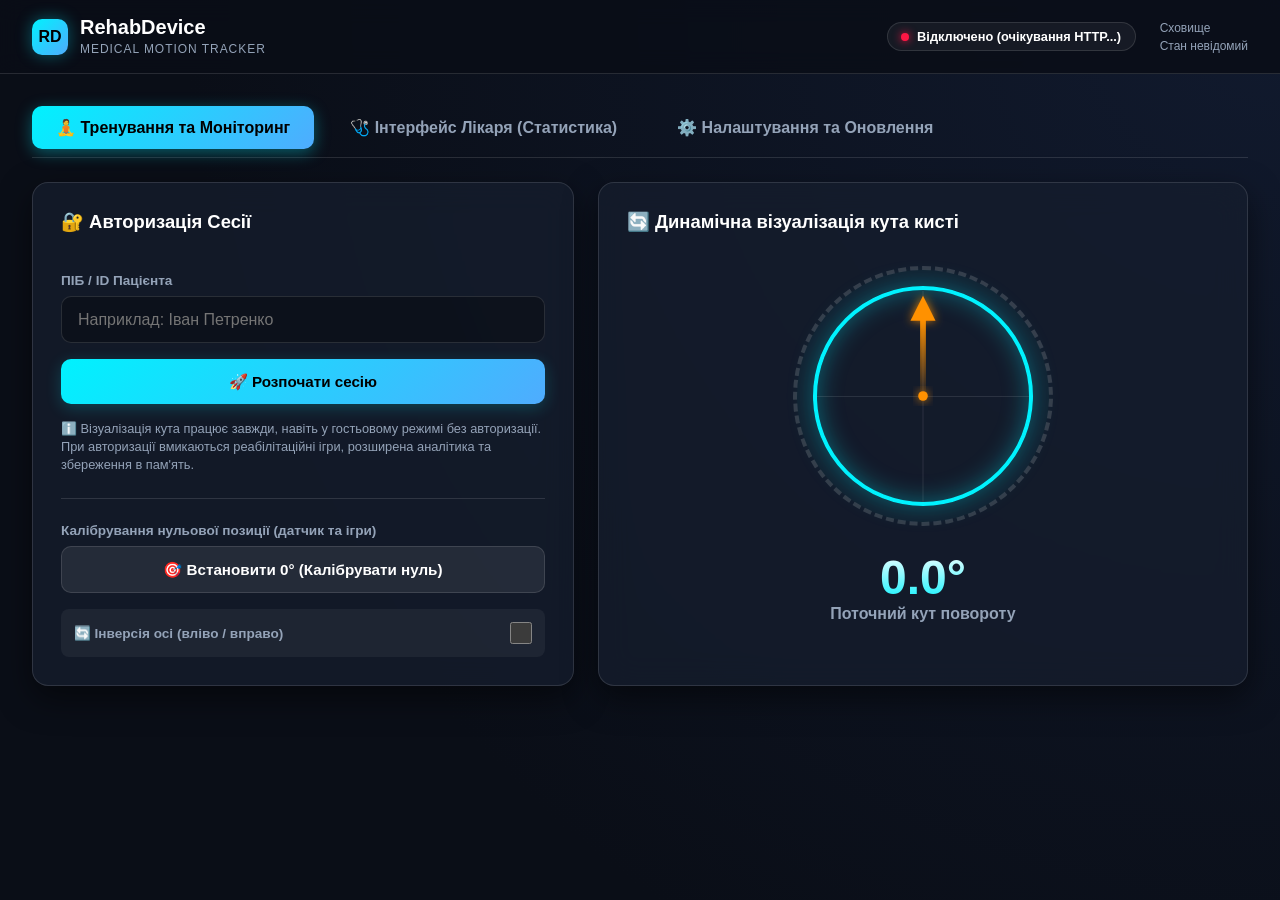
==== commit 6e83076c: "Fix 4-way balance board pipeline, unify 0-deg calibration UX, filter games by mode, and make 3D Drag" ====
--- a/data/index.html
+++ b/data/index.html
@@ -31,14 +31,14 @@
 
     <main>
         <!-- Tab navigation -->
-        <nav class="tabs-nav">
-            <button class="tab-btn active" data-tab="tabPatient">
+        <nav class="tabs-nav" aria-label="Основні розділи">
+            <button class="tab-btn active" data-tab="tabPatient" type="button">
                 <span>🧘 Тренування та Моніторинг</span>
             </button>
-            <button class="tab-btn" data-tab="tabDoctor">
+            <button class="tab-btn" data-tab="tabDoctor" type="button">
                 <span>🩺 Інтерфейс Лікаря (Статистика)</span>
             </button>
-            <button class="tab-btn" data-tab="tabSettings">
+            <button class="tab-btn" data-tab="tabSettings" type="button">
                 <span>⚙️ Налаштування та Оновлення</span>
             </button>
         </nav>
@@ -58,9 +58,9 @@
                             <label for="patientIdInput">ПІБ / ID Пацієнта</label>
                             <input type="text" id="patientIdInput" class="input-field" placeholder="Наприклад: Іван Петренко" autocomplete="off">
                         </div>
-                        <button class="btn" id="btnStartSession">🚀 Розпочати сесію</button>
+                        <button class="btn" id="btnStartSession" type="button">🚀 Розпочати сесію</button>
                         <p class="info-note">
-                            ℹ️ Візуалізація кута повороту (коло) працює завжди, навіть у гостьовому режимі без авторизації. При авторизації вмикається збір розширеної аналітики та збереження в пам'ять.
+                            ℹ️ Візуалізація кута працює завжди, навіть у гостьовому режимі без авторизації. При авторизації вмикаються реабілітаційні ігри, розширена аналітика та збереження в пам'ять.
                         </p>
                     </div>
 
@@ -70,47 +70,64 @@
                             <span class="text-sm text-secondary">Активна сесія пацієнта:</span>
                             <h3 id="activePatientName" class="active-patient-title">Пацієнт</h3>
                         </div>
-                        
-                        <!-- Game Launch Dropdown (Visible only when session is active) -->
-                        <div class="flex-row gap-s mt-s">
-                            <select id="gameSelect" class="input-field select-dark">
-                                <option value="pingpong" style="color: #ffffff;">🎮 Пінг-понг (Smart Bot)</option>
-                                <option value="balanceboard" style="color: #ffffff;">⚖️ Баланс-Борд (Рівновага)</option>
-                                <option value="cardodge" style="color: #ffffff;">🏎️ Car Dodge (Ухиляння)</option>
-                                <option value="safecracker" style="color: #ffffff;">🔓 Зламай Код (Точність)</option>
+
+                        <!-- Step 1: Choose 2-direction vs 4-direction sensor mode -->
+                        <div class="input-group game-input-controls">
+                            <label for="gameInputMode">1. Режим рухів датчика</label>
+                            <select id="gameInputMode" class="input-field select-dark">
+                                <option value="two-direction" selected>↔ 2 напрямки (вліво / вправо)</option>
+                                <option value="four-direction">↕ 4 напрямки (баланс-дошка 360°)</option>
                             </select>
-                            <button class="btn btn-gradient-primary" id="btnModeGame">
-                                ▶️ Старт
-                            </button>
-                        </div>
-                        <div class="flex-row gap-s mt-s game-input-controls">
-                            <select id="gameInputMode" class="input-field select-dark" aria-label="Режим керування грою">
-                                <option value="two-direction" selected>↔ 2 напрямки: горизонтальний нахил</option>
-                                <option value="four-direction">↕ 4 напрямки: горизонтальний і вертикальний нахил</option>
-                            </select>
-                            <button class="btn btn-secondary" id="btnTareGameInput" type="button" title="Встановити поточне положення як нульове">🎯 0°</button>
-                        </div>
-                        
-
-                        <button class="btn btn-danger" id="btnStopSession">⏹️ Завершити сесію та зберегти</button>
+                        </div>
+
+                        <!-- Step 2: Filtered Game Launch Dropdown -->
+                        <div class="input-group">
+                            <label for="gameSelect" id="gameSelectLabel">2. Оберіть гру (2 напрямки)</label>
+                            <div class="flex-row gap-s game-launch-row">
+                                <select id="gameSelect" class="input-field select-dark">
+                                    <option value="pingpong" data-directions="2" style="color: #ffffff;">🎮 Пінг-понг (Smart Bot)</option>
+                                    <option value="balanceboard" data-directions="2" style="color: #ffffff;">⚖️ Баланс-Борд (Рівновага)</option>
+                                    <option value="cardodge" data-directions="2" style="color: #ffffff;">🏎️ Car Dodge (Ухиляння)</option>
+                                    <option value="safecracker" data-directions="2" style="color: #ffffff;">🔓 Зламай Код (Точність)</option>
+                                    <option value="balance3d" data-directions="4" style="color: #ffffff;">🤖 3D Баланс Робота</option>
+                                    <option value="vrdragon" data-directions="4" style="color: #ffffff;">🐉 Політ Дракона (3D)</option>
+                                </select>
+                                <button class="btn btn-gradient-primary" id="btnModeGame" type="button">
+                                    ▶️ Старт
+                                </button>
+                            </div>
+                        </div>
+
+                        <button class="btn btn-danger" id="btnStopSession" type="button">⏹️ Завершити сесію та зберегти</button>
                     </div>
 
                     <hr class="divider">
 
-                    <!-- Sensor zero-position calibration -->
+                    <!-- Unified sensor & game zero-position calibration -->
                     <div class="input-group">
-                        <label>Миттєве калібрування нульової позиції</label>
-                        <button class="btn btn-secondary" id="btnRecalibrate">🎯 Рекалібрування 0° на льоту</button>
+                        <span id="recalibrateHint" class="group-caption">Калібрування нульової позиції (датчик та ігри)</span>
+                        <button class="btn btn-secondary" id="btnRecalibrate" type="button" aria-describedby="recalibrateHint">🎯 Встановити 0° (Калібрувати нуль)</button>
                     </div>
                     
-                    <!-- Angle Inversion Toggle -->
+                    <!-- Axis Inversion & 4-Direction Balance Board Mounting Helpers -->
                     <div class="input-group setting-row">
-                        <label for="invertAngleToggle" class="mb-0 cursor-pointer">🔄 Інверсія осі (Реверс рухів)</label>
+                        <label for="invertAngleToggle" id="invertAngleLabel" class="mb-0 cursor-pointer">🔄 Інверсія осі (вліво / вправо)</label>
                         <input type="checkbox" id="invertAngleToggle" class="toggle-checkbox">
                     </div>
-                </div>
-
-                <!-- Right column: Interactive angle visualizer or Game -->
+
+                    <div id="fourWayOrientationControls" class="flex-col gap-s" hidden>
+                        <div class="input-group setting-row">
+                            <label for="invertPitchToggle" class="mb-0 cursor-pointer">↕️ Інверсія нахилу (вперед / назад)</label>
+                            <input type="checkbox" id="invertPitchToggle" class="toggle-checkbox">
+                        </div>
+                        <div class="input-group setting-row">
+                            <label for="swapAxesToggle" class="mb-0 cursor-pointer">🧭 Датчик повернуто на 90° (X ↔ Y)</label>
+                            <input type="checkbox" id="swapAxesToggle" class="toggle-checkbox">
+                        </div>
+                    </div>
+                </div>
+
+                <!-- Right column: Interactive angle visualizer (1D Wrist or 2D Balance Board) -->
                 <div class="card flex-col">
                     <div class="card-header mb-0">
                         <div class="card-title" id="visualizerTitle">🔄 Динамічна візуалізація кута кисті</div>
@@ -118,12 +135,13 @@
                     <div class="visualizer-container flex-1" id="visualizerContainer">
                         <div class="circle-wrapper">
                             <div class="circle-background"></div>
+                            <!-- 1D Wrist Angle Indicator (shown in 2-direction mode) -->
                             <div class="circle-indicator" id="circleIndicator">
                                 <div class="circle-crosshair"></div>
                                 <div class="circle-crosshair vert"></div>
                                 <!-- Orange arrow indicating wrist flexion angle -->
                                 <div class="circle-arrow">
-                                    <svg viewBox="0 0 44 110" class="arrow-svg">
+                                    <svg aria-hidden="true" viewBox="0 0 44 110" class="arrow-svg">
                                         <defs>
                                             <linearGradient id="arrowGrad" x1="0%" y1="100%" x2="0%" y2="0%">
                                                 <stop offset="0%" stop-color="rgba(255, 145, 0, 0.05)" />
@@ -143,10 +161,35 @@
                                     </svg>
                                 </div>
                             </div>
-                        </div>
+
+                            <!-- 2D Balance Board Bubble Level (shown in 4-direction mode) -->
+                            <div class="balance-visualizer" id="balanceBoardVisualizer" hidden>
+                                <div class="circle-crosshair"></div>
+                                <div class="circle-crosshair vert"></div>
+                                <div class="balance-ring-inner"></div>
+                                <span class="balance-axis-tag top">Вперед</span>
+                                <span class="balance-axis-tag bottom">Назад</span>
+                                <span class="balance-axis-tag left">Вліво</span>
+                                <span class="balance-axis-tag right">Вправо</span>
+                                <div class="balance-puck" id="balancePuck"></div>
+                            </div>
+                        </div>
+
                         <div class="angle-display">
-                            <div class="angle-value"><span id="angleValueElem">0.0</span>°</div>
-                            <div class="angle-unit">Поточний кут повороту</div>
+                            <div id="singleAngleReadout">
+                                <div class="angle-value"><span id="angleValueElem">0.0</span>°</div>
+                                <div class="angle-unit">Поточний кут повороту</div>
+                            </div>
+                            <div class="dual-angle-readout" id="dualAngleReadout" hidden>
+                                <div class="dual-angle-pill">
+                                    <span class="dual-angle-label">↔ Вліво / Вправо</span>
+                                    <strong class="dual-angle-num"><span id="rollValueElem">0.0</span>°</strong>
+                                </div>
+                                <div class="dual-angle-pill">
+                                    <span class="dual-angle-label">↕ Вперед / Назад</span>
+                                    <strong class="dual-angle-num"><span id="pitchValueElem">0.0</span>°</strong>
+                                </div>
+                            </div>
                         </div>
                     </div>
                 </div>
@@ -361,10 +404,13 @@
     
     <!-- Full-Screen Game Overlay Container -->
     <div id="gameContainer" class="game-overlay" style="display: none;">
-        <!-- Top Bar with Exit Button -->
+        <!-- Top Bar with In-Game Zero Tare & Exit Button -->
         <div class="game-overlay-header">
-            <div style="color: white; font-weight: 600; font-size: 1.2rem;">🎮 Реабілітаційні ігри</div>
-            <button id="btnExitGame" class="btn btn-danger" style="padding: 0.5rem 1rem; font-size: 0.9rem;">❌ Вийти / Назад</button>
+            <div class="game-overlay-title">🎮 Реабілітаційні ігри</div>
+            <div class="game-overlay-actions">
+                <button id="btnTareGameInput" type="button" class="btn btn-secondary btn-game-action">🎯 0° Центрувати</button>
+                <button id="btnExitGame" type="button" class="btn btn-danger btn-game-action">❌ Вийти / Назад</button>
+            </div>
         </div>
         <!-- Game Engine Container -->
         <div id="gameEngineWrapper" class="game-engine-wrapper">
@@ -408,6 +454,6 @@
     </script>
     <script src="msgpack.min.js"></script>
     <script src="chart.js"></script>
-    <script type="module" src="app.js?v=7"></script>
+    <script type="module" src="app.js?v=8"></script>
 </body>
-</html>
+</html>
--- a/data/style.css
+++ b/data/style.css
@@ -23,6 +23,10 @@
     padding: 0;
 }
 
+[hidden] {
+    display: none !important;
+}
+
 html {
     background-color: var(--bg-main);
     color: var(--text-primary);
@@ -264,9 +268,11 @@
     display: flex;
     flex-direction: column;
     gap: 0.5rem;
-}
-
-.input-group label {
+    min-width: 0;
+}
+
+.input-group label,
+.group-caption {
     font-size: 0.85rem;
     font-weight: 600;
     color: var(--text-secondary);
@@ -328,7 +334,7 @@
     box-shadow: 0 4px 16px rgba(255, 23, 68, 0.25);
 }
 
-/* Circle Visualizer (Guest & Patient) */
+/* Circle & 2D Balance Visualizer (Guest & Patient) */
 .visualizer-container {
     display: flex;
     flex-direction: column;
@@ -356,7 +362,8 @@
     box-shadow: inset 0 0 30px rgba(0, 242, 254, 0.05);
 }
 
-.circle-indicator {
+.circle-indicator,
+.balance-visualizer {
     position: absolute;
     width: 220px;
     height: 220px;
@@ -366,6 +373,67 @@
     display: flex;
     align-items: center;
     justify-content: center;
+}
+
+.balance-visualizer {
+    overflow: hidden;
+    background: radial-gradient(circle at center, rgba(0, 242, 254, 0.08) 0%, rgba(10, 14, 23, 0.55) 80%);
+}
+
+.balance-ring-inner {
+    position: absolute;
+    width: 52%;
+    height: 52%;
+    border-radius: 50%;
+    border: 1.5px dashed rgba(0, 230, 118, 0.45);
+    pointer-events: none;
+}
+
+.balance-axis-tag {
+    position: absolute;
+    font-size: 0.68rem;
+    font-weight: 700;
+    color: rgba(255, 255, 255, 0.68);
+    text-transform: uppercase;
+    letter-spacing: 0.04em;
+    pointer-events: none;
+}
+
+.balance-axis-tag.top {
+    top: 8px;
+    left: 50%;
+    transform: translateX(-50%);
+}
+
+.balance-axis-tag.bottom {
+    bottom: 8px;
+    left: 50%;
+    transform: translateX(-50%);
+}
+
+.balance-axis-tag.left {
+    left: 8px;
+    top: 50%;
+    transform: translateY(-50%);
+}
+
+.balance-axis-tag.right {
+    right: 8px;
+    top: 50%;
+    transform: translateY(-50%);
+}
+
+.balance-puck {
+    position: absolute;
+    width: 26px;
+    height: 26px;
+    border-radius: 50%;
+    background: radial-gradient(circle at 35% 35%, #fff8e1 0%, #ff9100 55%, #e65100 100%);
+    border: 2px solid #ffffff;
+    box-shadow: 0 0 16px rgba(255, 145, 0, 0.9);
+    z-index: 3;
+    pointer-events: none;
+    will-change: transform;
 }
 
 .circle-arrow {
@@ -401,6 +469,7 @@
 .angle-display {
     text-align: center;
     z-index: 2;
+    width: 100%;
 }
 
 .angle-value {
@@ -415,6 +484,40 @@
     font-size: 1rem;
     color: var(--text-secondary);
     font-weight: 600;
+}
+
+.dual-angle-readout {
+    display: flex;
+    flex-wrap: wrap;
+    justify-content: center;
+    gap: 0.65rem;
+    width: 100%;
+}
+
+.dual-angle-pill {
+    background: rgba(0, 0, 0, 0.35);
+    border: 1px solid var(--border-color);
+    border-radius: 12px;
+    padding: 0.55rem 0.85rem;
+    min-width: 118px;
+    flex: 1 1 118px;
+    max-width: 180px;
+    display: flex;
+    flex-direction: column;
+    align-items: center;
+    gap: 0.2rem;
+}
+
+.dual-angle-label {
+    font-size: 0.74rem;
+    color: var(--text-secondary);
+    font-weight: 600;
+}
+
+.dual-angle-num {
+    font-size: 1.35rem;
+    font-weight: 800;
+    color: var(--accent-primary);
 }
 
 /* Live Analytics Grid */
@@ -547,7 +650,7 @@
    ============================================================================ */
 @media (max-width: 968px) {
     .grid-2 {
-        grid-template-columns: 1fr;
+        grid-template-columns: minmax(0, 1fr);
     }
 }
 
@@ -607,7 +710,8 @@
         height: 230px;
     }
 
-    .circle-indicator {
+    .circle-indicator,
+    .balance-visualizer {
         width: 190px;
         height: 190px;
     }
@@ -776,20 +880,25 @@
 .text-muted { color: var(--text-muted); }
 .text-success { color: var(--accent-green); }
 .text-warning { color: var(--accent-orange); }
+.cursor-pointer { cursor: pointer; }
 
 /* --- Component Classes --- */
 .info-note { font-size: 0.8rem; color: var(--text-secondary); line-height: 1.4; }
 .active-patient-badge { padding: 1rem; background: rgba(0, 230, 118, 0.1); border: 1px solid rgba(0, 230, 118, 0.3); border-radius: 12px; }
 .active-patient-title { font-size: 1.25rem; color: var(--accent-green); margin-top: 0.25rem; }
-.select-dark { flex: 1; padding: 0.5rem; color: #ffffff; background-color: #1e293b; -webkit-appearance: none; appearance: none; }
+.select-dark { flex: 1; min-width: 0; max-width: 100%; padding: 0.65rem 0.75rem; color: #ffffff; background-color: #1e293b; -webkit-appearance: none; appearance: none; }
 #authActivePanel .game-input-controls { min-width: 0; }
-#gameInputMode { min-width: 0; }
+#gameInputMode, #gameSelect { min-width: 0; width: 100%; }
+.game-launch-row { align-items: stretch; min-width: 0; flex-wrap: wrap; }
+.game-launch-row #gameSelect { flex: 1 1 10.5rem; }
+.game-launch-row #btnModeGame { flex: 0 0 auto; min-height: 44px; }
 .btn-gradient-primary { background: linear-gradient(135deg, #ff007a, #7928ca); color: white; border: none; font-weight: 600; box-shadow: 0 4px 15px rgba(255, 0, 122, 0.4); padding: 0.5rem 1rem; }
 .btn-success { background: #00e676; color: #000; font-weight: bold; }
 .divider { border: 0; border-top: 1px solid var(--border-color); margin: 0.5rem 0; }
 .divider-lg { border: 0; border-top: 1px solid var(--border-color); margin: 2rem 0; }
-.setting-row { display: flex; justify-content: space-between; align-items: center; background: rgba(255,255,255,0.05); padding: 0.8rem; border-radius: 8px; }
-.toggle-checkbox { transform: scale(1.5); cursor: pointer; accent-color: #00f2fe; }
+.setting-row { display: flex; flex-direction: row; justify-content: space-between; align-items: center; gap: 0.75rem; background: rgba(255,255,255,0.05); padding: 0.8rem; border-radius: 8px; min-width: 0; }
+.setting-row label { flex: 1; min-width: 0; }
+.toggle-checkbox { width: 22px; height: 22px; flex-shrink: 0; cursor: pointer; accent-color: #00f2fe; }
 .search-input { width: 220px; padding: 0.55rem 0.9rem; font-size: 0.88rem; }
 .btn-sm { padding: 0.55rem 1rem; font-size: 0.88rem; }
 .summary-subtitle { font-size: 0.75rem; text-transform: uppercase; letter-spacing: 0.06em; color: var(--text-secondary); font-weight: 600; }
@@ -848,7 +957,7 @@
 }
 #tabDoctor .btn { min-width: 44px; white-space: normal; }
 #tabDoctor .input-field { font-size: 1rem; }
-#tabDoctor button:focus-visible, #tabDoctor input:focus-visible, .tab-btn:focus-visible {
+button:focus-visible, input:focus-visible, select:focus-visible, .tab-btn:focus-visible {
     outline: 2px solid var(--accent-primary);
     outline-offset: 3px;
 }
@@ -925,8 +1034,11 @@
 
 /* Game overlays */
 .game-overlay { position: fixed; inset: 0; z-index: 9999; background: #000; flex-direction: column; }
-.game-overlay-header { display: flex; justify-content: space-between; align-items: center; padding: 10px 20px; background: #0f172a; border-bottom: 1px solid rgba(255,255,255,0.1); }
+.game-overlay-header { display: flex; flex-wrap: wrap; gap: 0.5rem; justify-content: space-between; align-items: center; padding: 10px 16px; background: #0f172a; border-bottom: 1px solid rgba(255,255,255,0.1); }
+.game-overlay-title { font-weight: 700; color: #00f2fe; font-size: 0.95rem; }
+.game-overlay-actions { display: flex; flex-wrap: wrap; align-items: center; gap: 0.5rem; }
+.btn-game-action { padding: 6px 12px; font-size: 0.85rem; min-height: 38px; }
 .game-engine-wrapper { flex: 1; position: relative; overflow: hidden; }
-.game-hud { position: absolute; top: 0; left: 0; width: 100%; padding: 15px; box-sizing: border-box; justify-content: space-between; color: rgba(255,255,255,0.8); font-size: 14px; font-weight: 600; pointer-events: none; z-index: 5; }
+.game-hud { position: absolute; top: 0; left: 0; width: 100%; padding: 15px; box-sizing: border-box; flex-wrap: wrap; gap: 0.5rem; justify-content: space-between; color: rgba(255,255,255,0.8); font-size: 14px; font-weight: 600; pointer-events: none; z-index: 5; }
 .custom-game-ui { position: absolute; inset: 0; z-index: 6; pointer-events: none; }
 .game-placeholder { position: absolute; inset: 0; background: #000; display: flex; align-items: center; justify-content: center; z-index: 10; }
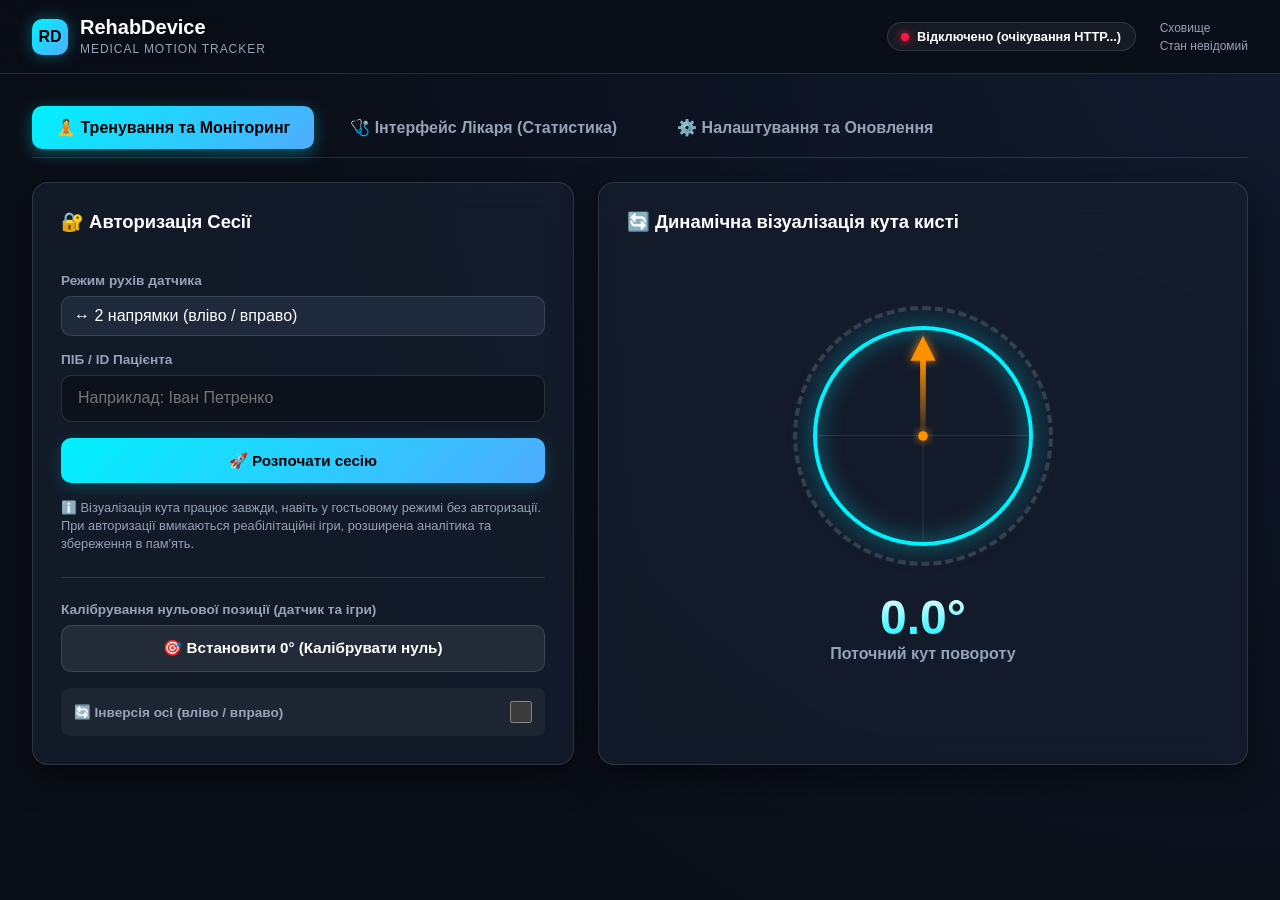
==== commit eab212c6: "Allow selecting sensor motion mode without an active session" ====
--- a/data/index.html
+++ b/data/index.html
@@ -52,6 +52,15 @@
                         <div class="card-title">🔐 Авторизація Сесії</div>
                     </div>
 
+                    <!-- Sensor Motion Mode (available with or without active session) -->
+                    <div class="input-group game-input-controls">
+                        <label for="gameInputMode">Режим рухів датчика</label>
+                        <select id="gameInputMode" class="input-field select-dark">
+                            <option value="two-direction" selected>↔ 2 напрямки (вліво / вправо)</option>
+                            <option value="four-direction">↕ 4 напрямки (баланс-дошка 360°)</option>
+                        </select>
+                    </div>
+
                     <!-- Guest mode panel (before authorization) -->
                     <div id="authGuestPanel" class="flex-col gap-m">
                         <div class="input-group">
@@ -71,18 +80,9 @@
                             <h3 id="activePatientName" class="active-patient-title">Пацієнт</h3>
                         </div>
 
-                        <!-- Step 1: Choose 2-direction vs 4-direction sensor mode -->
-                        <div class="input-group game-input-controls">
-                            <label for="gameInputMode">1. Режим рухів датчика</label>
-                            <select id="gameInputMode" class="input-field select-dark">
-                                <option value="two-direction" selected>↔ 2 напрямки (вліво / вправо)</option>
-                                <option value="four-direction">↕ 4 напрямки (баланс-дошка 360°)</option>
-                            </select>
-                        </div>
-
-                        <!-- Step 2: Filtered Game Launch Dropdown -->
+                        <!-- Filtered Game Launch Dropdown -->
                         <div class="input-group">
-                            <label for="gameSelect" id="gameSelectLabel">2. Оберіть гру (2 напрямки)</label>
+                            <label for="gameSelect" id="gameSelectLabel">Оберіть гру (2 напрямки)</label>
                             <div class="flex-row gap-s game-launch-row">
                                 <select id="gameSelect" class="input-field select-dark">
                                     <option value="pingpong" data-directions="2" style="color: #ffffff;">🎮 Пінг-понг (Smart Bot)</option>
--- a/data/style.css
+++ b/data/style.css
@@ -887,7 +887,7 @@
 .active-patient-badge { padding: 1rem; background: rgba(0, 230, 118, 0.1); border: 1px solid rgba(0, 230, 118, 0.3); border-radius: 12px; }
 .active-patient-title { font-size: 1.25rem; color: var(--accent-green); margin-top: 0.25rem; }
 .select-dark { flex: 1; min-width: 0; max-width: 100%; padding: 0.65rem 0.75rem; color: #ffffff; background-color: #1e293b; -webkit-appearance: none; appearance: none; }
-#authActivePanel .game-input-controls { min-width: 0; }
+.game-input-controls { min-width: 0; }
 #gameInputMode, #gameSelect { min-width: 0; width: 100%; }
 .game-launch-row { align-items: stretch; min-width: 0; flex-wrap: wrap; }
 .game-launch-row #gameSelect { flex: 1 1 10.5rem; }
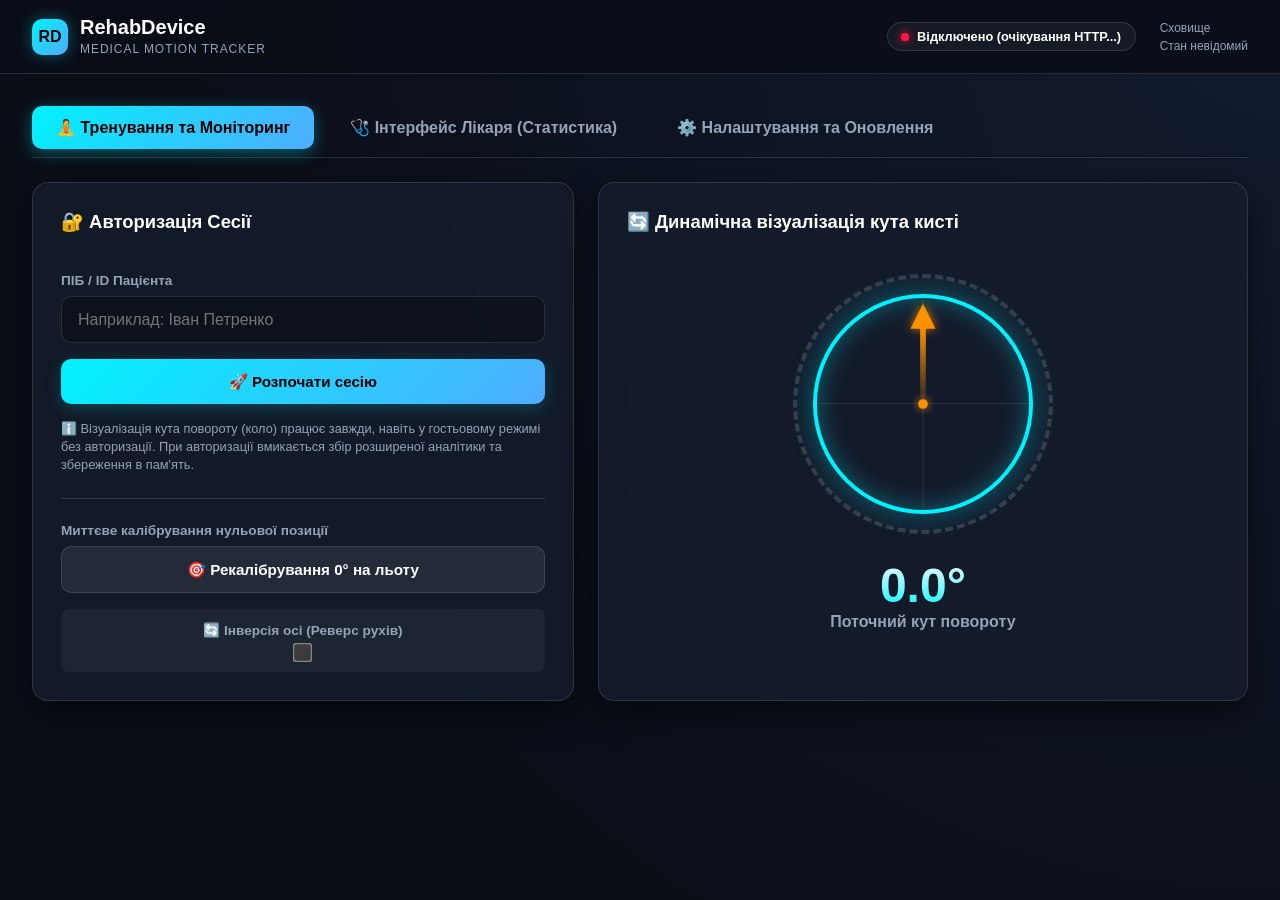
==== commit e7f47888: "feat: brighten VR Dragon sky/meadow and add balance-board Billiards game" ====
--- a/data/index.html
+++ b/data/index.html
@@ -31,14 +31,14 @@
 
     <main>
         <!-- Tab navigation -->
-        <nav class="tabs-nav" aria-label="Основні розділи">
-            <button class="tab-btn active" data-tab="tabPatient" type="button">
+        <nav class="tabs-nav">
+            <button class="tab-btn active" data-tab="tabPatient">
                 <span>🧘 Тренування та Моніторинг</span>
             </button>
-            <button class="tab-btn" data-tab="tabDoctor" type="button">
+            <button class="tab-btn" data-tab="tabDoctor">
                 <span>🩺 Інтерфейс Лікаря (Статистика)</span>
             </button>
-            <button class="tab-btn" data-tab="tabSettings" type="button">
+            <button class="tab-btn" data-tab="tabSettings">
                 <span>⚙️ Налаштування та Оновлення</span>
             </button>
         </nav>
@@ -52,24 +52,15 @@
                         <div class="card-title">🔐 Авторизація Сесії</div>
                     </div>
 
-                    <!-- Sensor Motion Mode (available with or without active session) -->
-                    <div class="input-group game-input-controls">
-                        <label for="gameInputMode">Режим рухів датчика</label>
-                        <select id="gameInputMode" class="input-field select-dark">
-                            <option value="two-direction" selected>↔ 2 напрямки (вліво / вправо)</option>
-                            <option value="four-direction">↕ 4 напрямки (баланс-дошка 360°)</option>
-                        </select>
-                    </div>
-
                     <!-- Guest mode panel (before authorization) -->
                     <div id="authGuestPanel" class="flex-col gap-m">
                         <div class="input-group">
                             <label for="patientIdInput">ПІБ / ID Пацієнта</label>
                             <input type="text" id="patientIdInput" class="input-field" placeholder="Наприклад: Іван Петренко" autocomplete="off">
                         </div>
-                        <button class="btn" id="btnStartSession" type="button">🚀 Розпочати сесію</button>
+                        <button class="btn" id="btnStartSession">🚀 Розпочати сесію</button>
                         <p class="info-note">
-                            ℹ️ Візуалізація кута працює завжди, навіть у гостьовому режимі без авторизації. При авторизації вмикаються реабілітаційні ігри, розширена аналітика та збереження в пам'ять.
+                            ℹ️ Візуалізація кута повороту (коло) працює завжди, навіть у гостьовому режимі без авторизації. При авторизації вмикається збір розширеної аналітики та збереження в пам'ять.
                         </p>
                     </div>
 
@@ -79,55 +70,50 @@
                             <span class="text-sm text-secondary">Активна сесія пацієнта:</span>
                             <h3 id="activePatientName" class="active-patient-title">Пацієнт</h3>
                         </div>
-
-                        <!-- Filtered Game Launch Dropdown -->
-                        <div class="input-group">
-                            <label for="gameSelect" id="gameSelectLabel">Оберіть гру (2 напрямки)</label>
-                            <div class="flex-row gap-s game-launch-row">
-                                <select id="gameSelect" class="input-field select-dark">
-                                    <option value="pingpong" data-directions="2" style="color: #ffffff;">🎮 Пінг-понг (Smart Bot)</option>
-                                    <option value="balanceboard" data-directions="2" style="color: #ffffff;">⚖️ Баланс-Борд (Рівновага)</option>
-                                    <option value="cardodge" data-directions="2" style="color: #ffffff;">🏎️ Car Dodge (Ухиляння)</option>
-                                    <option value="safecracker" data-directions="2" style="color: #ffffff;">🔓 Зламай Код (Точність)</option>
-                                    <option value="balance3d" data-directions="4" style="color: #ffffff;">🤖 3D Баланс Робота</option>
-                                    <option value="vrdragon" data-directions="4" style="color: #ffffff;">🐉 Політ Дракона (3D)</option>
-                                </select>
-                                <button class="btn btn-gradient-primary" id="btnModeGame" type="button">
-                                    ▶️ Старт
-                                </button>
-                            </div>
-                        </div>
-
-                        <button class="btn btn-danger" id="btnStopSession" type="button">⏹️ Завершити сесію та зберегти</button>
+                        
+                        <!-- Game Launch Dropdown (Visible only when session is active) -->
+                        <div class="flex-row gap-s mt-s">
+                            <select id="gameSelect" class="input-field select-dark">
+                                <option value="pingpong" style="color: #ffffff;">🎮 Пінг-понг (Smart Bot)</option>
+                                <option value="balanceboard" style="color: #ffffff;">⚖️ Баланс-Борд (Рівновага)</option>
+                                <option value="cardodge" style="color: #ffffff;">🏎️ Car Dodge (Ухиляння)</option>
+                                <option value="balance3d" style="color: #ffffff;">🤖 3D Баланс Робота</option>
+                                <option value="safecracker" style="color: #ffffff;">🔓 Зламай Код (Точність)</option>
+                                <option value="vrdragon" style="color: #ffffff;">🐉 VR Дракон (3D Політ)</option>
+                                <option value="billiards" style="color: #ffffff;">🎱 Більярд (Баланс-кий)</option>
+                            </select>
+                            <button class="btn btn-gradient-primary" id="btnModeGame">
+                                ▶️ Старт
+                            </button>
+                        </div>
+                        <div class="flex-row gap-s mt-s game-input-controls">
+                            <select id="gameInputMode" class="input-field select-dark" aria-label="Режим керування грою">
+                                <option value="two-direction" selected>↔ 2 напрямки: горизонтальний нахил</option>
+                                <option value="four-direction">↕ 4 напрямки: горизонтальний і вертикальний нахил</option>
+                            </select>
+                            <button class="btn btn-secondary" id="btnTareGameInput" type="button" title="Встановити поточне положення як нульове">🎯 0°</button>
+                        </div>
+                        
+
+                        <button class="btn btn-danger" id="btnStopSession">⏹️ Завершити сесію та зберегти</button>
                     </div>
 
                     <hr class="divider">
 
-                    <!-- Unified sensor & game zero-position calibration -->
+                    <!-- Sensor zero-position calibration -->
                     <div class="input-group">
-                        <span id="recalibrateHint" class="group-caption">Калібрування нульової позиції (датчик та ігри)</span>
-                        <button class="btn btn-secondary" id="btnRecalibrate" type="button" aria-describedby="recalibrateHint">🎯 Встановити 0° (Калібрувати нуль)</button>
+                        <label>Миттєве калібрування нульової позиції</label>
+                        <button class="btn btn-secondary" id="btnRecalibrate">🎯 Рекалібрування 0° на льоту</button>
                     </div>
                     
-                    <!-- Axis Inversion & 4-Direction Balance Board Mounting Helpers -->
+                    <!-- Angle Inversion Toggle -->
                     <div class="input-group setting-row">
-                        <label for="invertAngleToggle" id="invertAngleLabel" class="mb-0 cursor-pointer">🔄 Інверсія осі (вліво / вправо)</label>
+                        <label for="invertAngleToggle" class="mb-0 cursor-pointer">🔄 Інверсія осі (Реверс рухів)</label>
                         <input type="checkbox" id="invertAngleToggle" class="toggle-checkbox">
                     </div>
-
-                    <div id="fourWayOrientationControls" class="flex-col gap-s" hidden>
-                        <div class="input-group setting-row">
-                            <label for="invertPitchToggle" class="mb-0 cursor-pointer">↕️ Інверсія нахилу (вперед / назад)</label>
-                            <input type="checkbox" id="invertPitchToggle" class="toggle-checkbox">
-                        </div>
-                        <div class="input-group setting-row">
-                            <label for="swapAxesToggle" class="mb-0 cursor-pointer">🧭 Датчик повернуто на 90° (X ↔ Y)</label>
-                            <input type="checkbox" id="swapAxesToggle" class="toggle-checkbox">
-                        </div>
-                    </div>
-                </div>
-
-                <!-- Right column: Interactive angle visualizer (1D Wrist or 2D Balance Board) -->
+                </div>
+
+                <!-- Right column: Interactive angle visualizer or Game -->
                 <div class="card flex-col">
                     <div class="card-header mb-0">
                         <div class="card-title" id="visualizerTitle">🔄 Динамічна візуалізація кута кисті</div>
@@ -135,13 +121,12 @@
                     <div class="visualizer-container flex-1" id="visualizerContainer">
                         <div class="circle-wrapper">
                             <div class="circle-background"></div>
-                            <!-- 1D Wrist Angle Indicator (shown in 2-direction mode) -->
                             <div class="circle-indicator" id="circleIndicator">
                                 <div class="circle-crosshair"></div>
                                 <div class="circle-crosshair vert"></div>
                                 <!-- Orange arrow indicating wrist flexion angle -->
                                 <div class="circle-arrow">
-                                    <svg aria-hidden="true" viewBox="0 0 44 110" class="arrow-svg">
+                                    <svg viewBox="0 0 44 110" class="arrow-svg">
                                         <defs>
                                             <linearGradient id="arrowGrad" x1="0%" y1="100%" x2="0%" y2="0%">
                                                 <stop offset="0%" stop-color="rgba(255, 145, 0, 0.05)" />
@@ -161,35 +146,10 @@
                                     </svg>
                                 </div>
                             </div>
-
-                            <!-- 2D Balance Board Bubble Level (shown in 4-direction mode) -->
-                            <div class="balance-visualizer" id="balanceBoardVisualizer" hidden>
-                                <div class="circle-crosshair"></div>
-                                <div class="circle-crosshair vert"></div>
-                                <div class="balance-ring-inner"></div>
-                                <span class="balance-axis-tag top">Вперед</span>
-                                <span class="balance-axis-tag bottom">Назад</span>
-                                <span class="balance-axis-tag left">Вліво</span>
-                                <span class="balance-axis-tag right">Вправо</span>
-                                <div class="balance-puck" id="balancePuck"></div>
-                            </div>
-                        </div>
-
+                        </div>
                         <div class="angle-display">
-                            <div id="singleAngleReadout">
-                                <div class="angle-value"><span id="angleValueElem">0.0</span>°</div>
-                                <div class="angle-unit">Поточний кут повороту</div>
-                            </div>
-                            <div class="dual-angle-readout" id="dualAngleReadout" hidden>
-                                <div class="dual-angle-pill">
-                                    <span class="dual-angle-label">↔ Вліво / Вправо</span>
-                                    <strong class="dual-angle-num"><span id="rollValueElem">0.0</span>°</strong>
-                                </div>
-                                <div class="dual-angle-pill">
-                                    <span class="dual-angle-label">↕ Вперед / Назад</span>
-                                    <strong class="dual-angle-num"><span id="pitchValueElem">0.0</span>°</strong>
-                                </div>
-                            </div>
+                            <div class="angle-value"><span id="angleValueElem">0.0</span>°</div>
+                            <div class="angle-unit">Поточний кут повороту</div>
                         </div>
                     </div>
                 </div>
@@ -404,13 +364,10 @@
     
     <!-- Full-Screen Game Overlay Container -->
     <div id="gameContainer" class="game-overlay" style="display: none;">
-        <!-- Top Bar with In-Game Zero Tare & Exit Button -->
+        <!-- Top Bar with Exit Button -->
         <div class="game-overlay-header">
-            <div class="game-overlay-title">🎮 Реабілітаційні ігри</div>
-            <div class="game-overlay-actions">
-                <button id="btnTareGameInput" type="button" class="btn btn-secondary btn-game-action">🎯 0° Центрувати</button>
-                <button id="btnExitGame" type="button" class="btn btn-danger btn-game-action">❌ Вийти / Назад</button>
-            </div>
+            <div style="color: white; font-weight: 600; font-size: 1.2rem;">🎮 Реабілітаційні ігри</div>
+            <button id="btnExitGame" class="btn btn-danger" style="padding: 0.5rem 1rem; font-size: 0.9rem;">❌ Вийти / Назад</button>
         </div>
         <!-- Game Engine Container -->
         <div id="gameEngineWrapper" class="game-engine-wrapper">
@@ -454,6 +411,6 @@
     </script>
     <script src="msgpack.min.js"></script>
     <script src="chart.js"></script>
-    <script type="module" src="app.js?v=8"></script>
+    <script type="module" src="app.js?v=7"></script>
 </body>
-</html>+</html>
--- a/data/style.css
+++ b/data/style.css
@@ -23,10 +23,6 @@
     padding: 0;
 }
 
-[hidden] {
-    display: none !important;
-}
-
 html {
     background-color: var(--bg-main);
     color: var(--text-primary);
@@ -268,11 +264,9 @@
     display: flex;
     flex-direction: column;
     gap: 0.5rem;
-    min-width: 0;
-}
-
-.input-group label,
-.group-caption {
+}
+
+.input-group label {
     font-size: 0.85rem;
     font-weight: 600;
     color: var(--text-secondary);
@@ -334,7 +328,7 @@
     box-shadow: 0 4px 16px rgba(255, 23, 68, 0.25);
 }
 
-/* Circle & 2D Balance Visualizer (Guest & Patient) */
+/* Circle Visualizer (Guest & Patient) */
 .visualizer-container {
     display: flex;
     flex-direction: column;
@@ -362,8 +356,7 @@
     box-shadow: inset 0 0 30px rgba(0, 242, 254, 0.05);
 }
 
-.circle-indicator,
-.balance-visualizer {
+.circle-indicator {
     position: absolute;
     width: 220px;
     height: 220px;
@@ -373,67 +366,6 @@
     display: flex;
     align-items: center;
     justify-content: center;
-}
-
-.balance-visualizer {
-    overflow: hidden;
-    background: radial-gradient(circle at center, rgba(0, 242, 254, 0.08) 0%, rgba(10, 14, 23, 0.55) 80%);
-}
-
-.balance-ring-inner {
-    position: absolute;
-    width: 52%;
-    height: 52%;
-    border-radius: 50%;
-    border: 1.5px dashed rgba(0, 230, 118, 0.45);
-    pointer-events: none;
-}
-
-.balance-axis-tag {
-    position: absolute;
-    font-size: 0.68rem;
-    font-weight: 700;
-    color: rgba(255, 255, 255, 0.68);
-    text-transform: uppercase;
-    letter-spacing: 0.04em;
-    pointer-events: none;
-}
-
-.balance-axis-tag.top {
-    top: 8px;
-    left: 50%;
-    transform: translateX(-50%);
-}
-
-.balance-axis-tag.bottom {
-    bottom: 8px;
-    left: 50%;
-    transform: translateX(-50%);
-}
-
-.balance-axis-tag.left {
-    left: 8px;
-    top: 50%;
-    transform: translateY(-50%);
-}
-
-.balance-axis-tag.right {
-    right: 8px;
-    top: 50%;
-    transform: translateY(-50%);
-}
-
-.balance-puck {
-    position: absolute;
-    width: 26px;
-    height: 26px;
-    border-radius: 50%;
-    background: radial-gradient(circle at 35% 35%, #fff8e1 0%, #ff9100 55%, #e65100 100%);
-    border: 2px solid #ffffff;
-    box-shadow: 0 0 16px rgba(255, 145, 0, 0.9);
-    z-index: 3;
-    pointer-events: none;
-    will-change: transform;
 }
 
 .circle-arrow {
@@ -469,7 +401,6 @@
 .angle-display {
     text-align: center;
     z-index: 2;
-    width: 100%;
 }
 
 .angle-value {
@@ -484,40 +415,6 @@
     font-size: 1rem;
     color: var(--text-secondary);
     font-weight: 600;
-}
-
-.dual-angle-readout {
-    display: flex;
-    flex-wrap: wrap;
-    justify-content: center;
-    gap: 0.65rem;
-    width: 100%;
-}
-
-.dual-angle-pill {
-    background: rgba(0, 0, 0, 0.35);
-    border: 1px solid var(--border-color);
-    border-radius: 12px;
-    padding: 0.55rem 0.85rem;
-    min-width: 118px;
-    flex: 1 1 118px;
-    max-width: 180px;
-    display: flex;
-    flex-direction: column;
-    align-items: center;
-    gap: 0.2rem;
-}
-
-.dual-angle-label {
-    font-size: 0.74rem;
-    color: var(--text-secondary);
-    font-weight: 600;
-}
-
-.dual-angle-num {
-    font-size: 1.35rem;
-    font-weight: 800;
-    color: var(--accent-primary);
 }
 
 /* Live Analytics Grid */
@@ -650,7 +547,7 @@
    ============================================================================ */
 @media (max-width: 968px) {
     .grid-2 {
-        grid-template-columns: minmax(0, 1fr);
+        grid-template-columns: 1fr;
     }
 }
 
@@ -710,8 +607,7 @@
         height: 230px;
     }
 
-    .circle-indicator,
-    .balance-visualizer {
+    .circle-indicator {
         width: 190px;
         height: 190px;
     }
@@ -880,25 +776,20 @@
 .text-muted { color: var(--text-muted); }
 .text-success { color: var(--accent-green); }
 .text-warning { color: var(--accent-orange); }
-.cursor-pointer { cursor: pointer; }
 
 /* --- Component Classes --- */
 .info-note { font-size: 0.8rem; color: var(--text-secondary); line-height: 1.4; }
 .active-patient-badge { padding: 1rem; background: rgba(0, 230, 118, 0.1); border: 1px solid rgba(0, 230, 118, 0.3); border-radius: 12px; }
 .active-patient-title { font-size: 1.25rem; color: var(--accent-green); margin-top: 0.25rem; }
-.select-dark { flex: 1; min-width: 0; max-width: 100%; padding: 0.65rem 0.75rem; color: #ffffff; background-color: #1e293b; -webkit-appearance: none; appearance: none; }
-.game-input-controls { min-width: 0; }
-#gameInputMode, #gameSelect { min-width: 0; width: 100%; }
-.game-launch-row { align-items: stretch; min-width: 0; flex-wrap: wrap; }
-.game-launch-row #gameSelect { flex: 1 1 10.5rem; }
-.game-launch-row #btnModeGame { flex: 0 0 auto; min-height: 44px; }
+.select-dark { flex: 1; min-width: 0; padding: 0.5rem; color: #ffffff; background-color: #1e293b; -webkit-appearance: none; appearance: none; }
+#authActivePanel .game-input-controls { min-width: 0; }
+#gameInputMode { min-width: 0; }
 .btn-gradient-primary { background: linear-gradient(135deg, #ff007a, #7928ca); color: white; border: none; font-weight: 600; box-shadow: 0 4px 15px rgba(255, 0, 122, 0.4); padding: 0.5rem 1rem; }
 .btn-success { background: #00e676; color: #000; font-weight: bold; }
 .divider { border: 0; border-top: 1px solid var(--border-color); margin: 0.5rem 0; }
 .divider-lg { border: 0; border-top: 1px solid var(--border-color); margin: 2rem 0; }
-.setting-row { display: flex; flex-direction: row; justify-content: space-between; align-items: center; gap: 0.75rem; background: rgba(255,255,255,0.05); padding: 0.8rem; border-radius: 8px; min-width: 0; }
-.setting-row label { flex: 1; min-width: 0; }
-.toggle-checkbox { width: 22px; height: 22px; flex-shrink: 0; cursor: pointer; accent-color: #00f2fe; }
+.setting-row { display: flex; justify-content: space-between; align-items: center; background: rgba(255,255,255,0.05); padding: 0.8rem; border-radius: 8px; }
+.toggle-checkbox { transform: scale(1.5); cursor: pointer; accent-color: #00f2fe; }
 .search-input { width: 220px; padding: 0.55rem 0.9rem; font-size: 0.88rem; }
 .btn-sm { padding: 0.55rem 1rem; font-size: 0.88rem; }
 .summary-subtitle { font-size: 0.75rem; text-transform: uppercase; letter-spacing: 0.06em; color: var(--text-secondary); font-weight: 600; }
@@ -957,7 +848,7 @@
 }
 #tabDoctor .btn { min-width: 44px; white-space: normal; }
 #tabDoctor .input-field { font-size: 1rem; }
-button:focus-visible, input:focus-visible, select:focus-visible, .tab-btn:focus-visible {
+#tabDoctor button:focus-visible, #tabDoctor input:focus-visible, .tab-btn:focus-visible {
     outline: 2px solid var(--accent-primary);
     outline-offset: 3px;
 }
@@ -1034,11 +925,8 @@
 
 /* Game overlays */
 .game-overlay { position: fixed; inset: 0; z-index: 9999; background: #000; flex-direction: column; }
-.game-overlay-header { display: flex; flex-wrap: wrap; gap: 0.5rem; justify-content: space-between; align-items: center; padding: 10px 16px; background: #0f172a; border-bottom: 1px solid rgba(255,255,255,0.1); }
-.game-overlay-title { font-weight: 700; color: #00f2fe; font-size: 0.95rem; }
-.game-overlay-actions { display: flex; flex-wrap: wrap; align-items: center; gap: 0.5rem; }
-.btn-game-action { padding: 6px 12px; font-size: 0.85rem; min-height: 38px; }
+.game-overlay-header { display: flex; flex-wrap: wrap; gap: 0.5rem; justify-content: space-between; align-items: center; padding: 10px 20px; background: #0f172a; border-bottom: 1px solid rgba(255,255,255,0.1); }
 .game-engine-wrapper { flex: 1; position: relative; overflow: hidden; }
-.game-hud { position: absolute; top: 0; left: 0; width: 100%; padding: 15px; box-sizing: border-box; flex-wrap: wrap; gap: 0.5rem; justify-content: space-between; color: rgba(255,255,255,0.8); font-size: 14px; font-weight: 600; pointer-events: none; z-index: 5; }
+.game-hud { position: absolute; top: 0; left: 0; width: 100%; padding: 15px; box-sizing: border-box; flex-wrap: wrap; gap: 0.5rem; justify-content: space-between; color: rgba(255,255,255,0.92); text-shadow: 0 1px 4px rgba(0, 0, 0, 0.85); font-size: 14px; font-weight: 600; pointer-events: none; z-index: 5; }
 .custom-game-ui { position: absolute; inset: 0; z-index: 6; pointer-events: none; }
 .game-placeholder { position: absolute; inset: 0; background: #000; display: flex; align-items: center; justify-content: center; z-index: 10; }
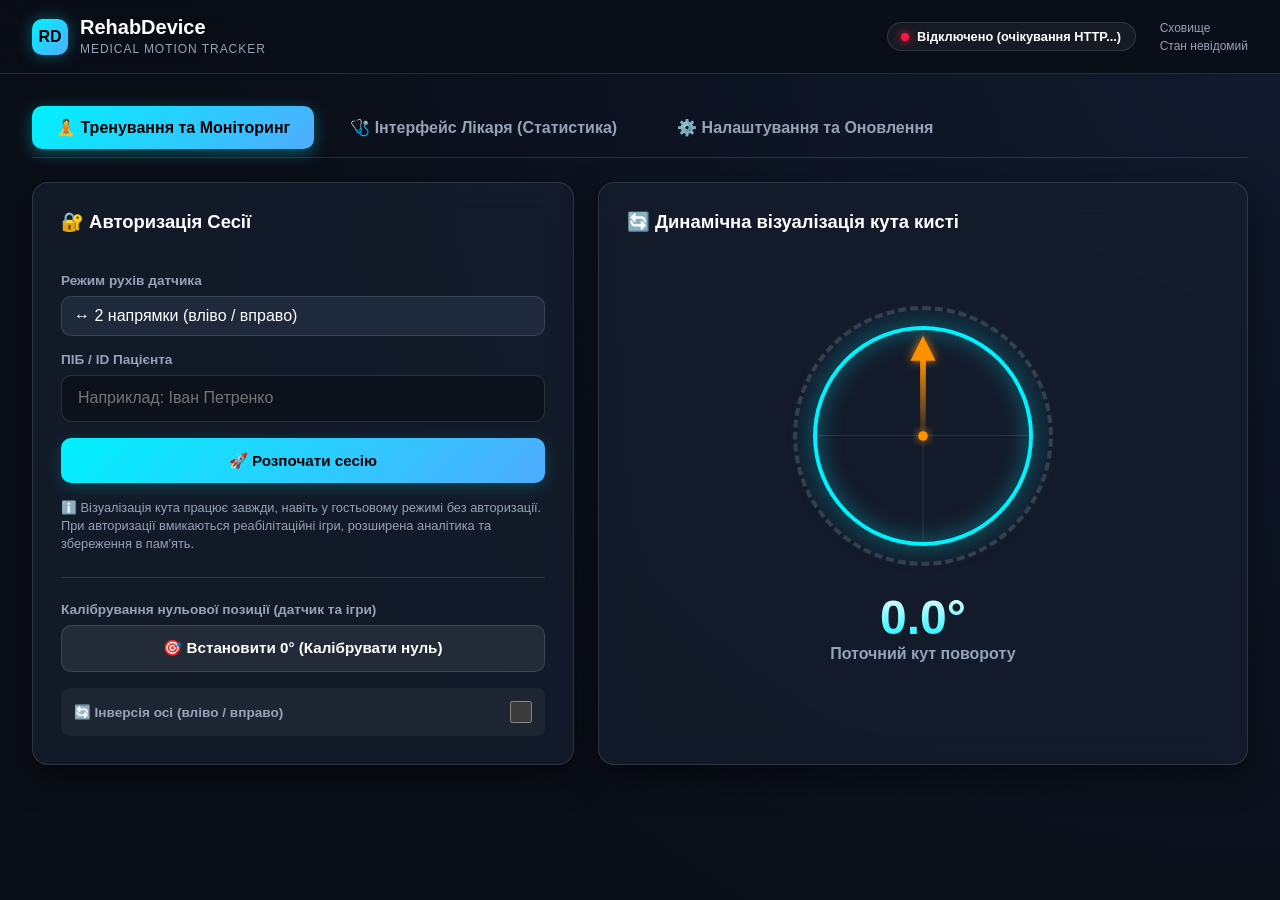
==== commit f0fc84c3: "Merge 577e836be9fbe3ade04065491816baad1ac4afe3 into 7be375f2494094e17da5273f868b8ceb0d92a517" ====
--- a/data/index.html
+++ b/data/index.html
@@ -31,14 +31,14 @@
 
     <main>
         <!-- Tab navigation -->
-        <nav class="tabs-nav">
-            <button class="tab-btn active" data-tab="tabPatient">
+        <nav class="tabs-nav" aria-label="Основні розділи">
+            <button class="tab-btn active" data-tab="tabPatient" type="button">
                 <span>🧘 Тренування та Моніторинг</span>
             </button>
-            <button class="tab-btn" data-tab="tabDoctor">
+            <button class="tab-btn" data-tab="tabDoctor" type="button">
                 <span>🩺 Інтерфейс Лікаря (Статистика)</span>
             </button>
-            <button class="tab-btn" data-tab="tabSettings">
+            <button class="tab-btn" data-tab="tabSettings" type="button">
                 <span>⚙️ Налаштування та Оновлення</span>
             </button>
         </nav>
@@ -52,15 +52,33 @@
                         <div class="card-title">🔐 Авторизація Сесії</div>
                     </div>
 
+                    <!-- Sensor Motion Mode (available before session; locked while active) -->
+                    <div class="input-group game-input-controls">
+                        <label for="gameInputMode">Режим рухів датчика</label>
+                        <select id="gameInputMode" class="input-field select-dark">
+                            <option value="two-direction" selected>↔ 2 напрямки (вліво / вправо)</option>
+                            <option value="four-direction">↕ 4 напрямки (баланс-дошка 360°)</option>
+                        </select>
+                    </div>
+
+                    <!-- 4-Way Clinical Sub-Protocol Selector (shown when 4-direction mode is selected) -->
+                    <div class="input-group game-input-controls" id="fourWayProtocolGroup" hidden>
+                        <label for="balanceProtocolSelect">Клінічний протокол балансу</label>
+                        <select id="balanceProtocolSelect" class="input-field select-dark">
+                            <option value="dynamic" selected>🎮 Динамічний баланс (Ігри / 4 напрямки)</option>
+                            <option value="static">🎯 Статичне утримання (Центр 0°)</option>
+                        </select>
+                    </div>
+
                     <!-- Guest mode panel (before authorization) -->
                     <div id="authGuestPanel" class="flex-col gap-m">
                         <div class="input-group">
                             <label for="patientIdInput">ПІБ / ID Пацієнта</label>
                             <input type="text" id="patientIdInput" class="input-field" placeholder="Наприклад: Іван Петренко" autocomplete="off">
                         </div>
-                        <button class="btn" id="btnStartSession">🚀 Розпочати сесію</button>
+                        <button class="btn" id="btnStartSession" type="button">🚀 Розпочати сесію</button>
                         <p class="info-note">
-                            ℹ️ Візуалізація кута повороту (коло) працює завжди, навіть у гостьовому режимі без авторизації. При авторизації вмикається збір розширеної аналітики та збереження в пам'ять.
+                            ℹ️ Візуалізація кута працює завжди, навіть у гостьовому режимі без авторизації. При авторизації вмикаються реабілітаційні ігри, розширена аналітика та збереження в пам'ять.
                         </p>
                     </div>
 
@@ -70,50 +88,60 @@
                             <span class="text-sm text-secondary">Активна сесія пацієнта:</span>
                             <h3 id="activePatientName" class="active-patient-title">Пацієнт</h3>
                         </div>
-                        
-                        <!-- Game Launch Dropdown (Visible only when session is active) -->
-                        <div class="flex-row gap-s mt-s">
-                            <select id="gameSelect" class="input-field select-dark">
-                                <option value="pingpong" style="color: #ffffff;">🎮 Пінг-понг (Smart Bot)</option>
-                                <option value="balanceboard" style="color: #ffffff;">⚖️ Баланс-Борд (Рівновага)</option>
-                                <option value="cardodge" style="color: #ffffff;">🏎️ Car Dodge (Ухиляння)</option>
-                                <option value="balance3d" style="color: #ffffff;">🤖 3D Баланс Робота</option>
-                                <option value="safecracker" style="color: #ffffff;">🔓 Зламай Код (Точність)</option>
-                                <option value="vrdragon" style="color: #ffffff;">🐉 VR Дракон (3D Політ)</option>
-                                <option value="billiards" style="color: #ffffff;">🎱 Більярд (Баланс-кий)</option>
-                            </select>
-                            <button class="btn btn-gradient-primary" id="btnModeGame">
-                                ▶️ Старт
-                            </button>
-                        </div>
-                        <div class="flex-row gap-s mt-s game-input-controls">
-                            <select id="gameInputMode" class="input-field select-dark" aria-label="Режим керування грою">
-                                <option value="two-direction" selected>↔ 2 напрямки: горизонтальний нахил</option>
-                                <option value="four-direction">↕ 4 напрямки: горизонтальний і вертикальний нахил</option>
-                            </select>
-                            <button class="btn btn-secondary" id="btnTareGameInput" type="button" title="Встановити поточне положення як нульове">🎯 0°</button>
-                        </div>
-                        
-
-                        <button class="btn btn-danger" id="btnStopSession">⏹️ Завершити сесію та зберегти</button>
+
+                        <!-- Static Balance Hold Guidance (shown when Static 4-Way protocol is active) -->
+                        <p id="staticHoldActiveHint" class="info-note static-hold-banner" hidden>
+                            🎯 Статичне утримання рівноваги: тримайте індикатор у межах зеленого цільового кола (≤ 5°). Ігровий запуск вимкнено для чистоти клінічного протоколу.
+                        </p>
+
+                        <!-- Filtered Game Launch Dropdown -->
+                        <div class="input-group" id="activeGameLaunchGroup">
+                            <label for="gameSelect" id="gameSelectLabel">Оберіть гру (2 напрямки)</label>
+                            <div class="flex-row gap-s game-launch-row">
+                                <select id="gameSelect" class="input-field select-dark">
+                                    <option value="pingpong" data-directions="2" style="color: #ffffff;">🎮 Пінг-понг (Smart Bot)</option>
+                                    <option value="balanceboard" data-directions="2" style="color: #ffffff;">⚖️ Баланс-Борд (Рівновага)</option>
+                                    <option value="cardodge" data-directions="2" style="color: #ffffff;">🏎️ Car Dodge (Ухиляння)</option>
+                                    <option value="safecracker" data-directions="2" style="color: #ffffff;">🔓 Зламай Код (Точність)</option>
+                                    <option value="balance3d" data-directions="4" style="color: #ffffff;">🤖 3D Баланс Робота</option>
+                                    <option value="vrdragon" data-directions="4" style="color: #ffffff;">🐉 Політ Дракона (3D)</option>
+                                </select>
+                                <button class="btn btn-gradient-primary" id="btnModeGame" type="button">
+                                    ▶️ Старт
+                                </button>
+                            </div>
+                        </div>
+
+                        <button class="btn btn-danger" id="btnStopSession" type="button">⏹️ Завершити сесію та зберегти</button>
                     </div>
 
                     <hr class="divider">
 
-                    <!-- Sensor zero-position calibration -->
+                    <!-- Unified sensor & game zero-position calibration -->
                     <div class="input-group">
-                        <label>Миттєве калібрування нульової позиції</label>
-                        <button class="btn btn-secondary" id="btnRecalibrate">🎯 Рекалібрування 0° на льоту</button>
+                        <span id="recalibrateHint" class="group-caption">Калібрування нульової позиції (датчик та ігри)</span>
+                        <button class="btn btn-secondary" id="btnRecalibrate" type="button" aria-describedby="recalibrateHint">🎯 Встановити 0° (Калібрувати нуль)</button>
                     </div>
                     
-                    <!-- Angle Inversion Toggle -->
+                    <!-- Axis Inversion & 4-Direction Balance Board Mounting Helpers -->
                     <div class="input-group setting-row">
-                        <label for="invertAngleToggle" class="mb-0 cursor-pointer">🔄 Інверсія осі (Реверс рухів)</label>
+                        <label for="invertAngleToggle" id="invertAngleLabel" class="mb-0 cursor-pointer">🔄 Інверсія осі (вліво / вправо)</label>
                         <input type="checkbox" id="invertAngleToggle" class="toggle-checkbox">
                     </div>
-                </div>
-
-                <!-- Right column: Interactive angle visualizer or Game -->
+
+                    <div id="fourWayOrientationControls" class="flex-col gap-s" hidden>
+                        <div class="input-group setting-row">
+                            <label for="invertPitchToggle" class="mb-0 cursor-pointer">↕️ Інверсія нахилу (вперед / назад)</label>
+                            <input type="checkbox" id="invertPitchToggle" class="toggle-checkbox">
+                        </div>
+                        <div class="input-group setting-row">
+                            <label for="swapAxesToggle" class="mb-0 cursor-pointer">🧭 Датчик повернуто на 90° (X ↔ Y)</label>
+                            <input type="checkbox" id="swapAxesToggle" class="toggle-checkbox">
+                        </div>
+                    </div>
+                </div>
+
+                <!-- Right column: Interactive angle visualizer (1D Wrist or 2D Balance Board) -->
                 <div class="card flex-col">
                     <div class="card-header mb-0">
                         <div class="card-title" id="visualizerTitle">🔄 Динамічна візуалізація кута кисті</div>
@@ -121,12 +149,13 @@
                     <div class="visualizer-container flex-1" id="visualizerContainer">
                         <div class="circle-wrapper">
                             <div class="circle-background"></div>
+                            <!-- 1D Wrist Angle Indicator (shown in 2-direction mode) -->
                             <div class="circle-indicator" id="circleIndicator">
                                 <div class="circle-crosshair"></div>
                                 <div class="circle-crosshair vert"></div>
                                 <!-- Orange arrow indicating wrist flexion angle -->
                                 <div class="circle-arrow">
-                                    <svg viewBox="0 0 44 110" class="arrow-svg">
+                                    <svg aria-hidden="true" viewBox="0 0 44 110" class="arrow-svg">
                                         <defs>
                                             <linearGradient id="arrowGrad" x1="0%" y1="100%" x2="0%" y2="0%">
                                                 <stop offset="0%" stop-color="rgba(255, 145, 0, 0.05)" />
@@ -146,10 +175,35 @@
                                     </svg>
                                 </div>
                             </div>
-                        </div>
+
+                            <!-- 2D Balance Board Bubble Level (shown in 4-direction mode) -->
+                            <div class="balance-visualizer" id="balanceBoardVisualizer" hidden>
+                                <div class="circle-crosshair"></div>
+                                <div class="circle-crosshair vert"></div>
+                                <div class="balance-ring-inner"></div>
+                                <span class="balance-axis-tag top">Вперед</span>
+                                <span class="balance-axis-tag bottom">Назад</span>
+                                <span class="balance-axis-tag left">Вліво</span>
+                                <span class="balance-axis-tag right">Вправо</span>
+                                <div class="balance-puck" id="balancePuck"></div>
+                            </div>
+                        </div>
+
                         <div class="angle-display">
-                            <div class="angle-value"><span id="angleValueElem">0.0</span>°</div>
-                            <div class="angle-unit">Поточний кут повороту</div>
+                            <div id="singleAngleReadout">
+                                <div class="angle-value"><span id="angleValueElem">0.0</span>°</div>
+                                <div class="angle-unit">Поточний кут повороту</div>
+                            </div>
+                            <div class="dual-angle-readout" id="dualAngleReadout" hidden>
+                                <div class="dual-angle-pill">
+                                    <span class="dual-angle-label">↔ Вліво / Вправо</span>
+                                    <strong class="dual-angle-num"><span id="rollValueElem">0.0</span>°</strong>
+                                </div>
+                                <div class="dual-angle-pill">
+                                    <span class="dual-angle-label">↕ Вперед / Назад</span>
+                                    <strong class="dual-angle-num"><span id="pitchValueElem">0.0</span>°</strong>
+                                </div>
+                            </div>
                         </div>
                     </div>
                 </div>
@@ -162,27 +216,27 @@
                 </div>
                 <div class="metrics-grid">
                     <div class="metric-box">
-                        <span class="metric-title">Мін / Макс Кут</span>
-                        <span class="metric-val"><span id="statMin">0.0°</span> / <span id="statMax">0.0°</span></span>
+                        <span class="metric-title" id="statTitle1">Мін / Макс Кут</span>
+                        <span class="metric-val" id="statBoxVal1"><span id="statMin">0.0°</span><span id="statSep"> / </span><span id="statMax">0.0°</span></span>
                     </div>
                     <div class="metric-box highlight">
-                        <span class="metric-title">Амплітуда руху</span>
+                        <span class="metric-title" id="statTitle2">Амплітуда руху</span>
                         <span class="metric-val" id="statAmp">0.0°</span>
                     </div>
                     <div class="metric-box">
-                        <span class="metric-title">Сер. швидкість</span>
+                        <span class="metric-title" id="statTitle3">Сер. швидкість</span>
                         <span class="metric-val" id="statSpeed">0.0°/с</span>
                     </div>
                     <div class="metric-box highlight">
-                        <span class="metric-title">Індекс плавності (тремор)</span>
+                        <span class="metric-title" id="statTitle4">Індекс плавності (тремор)</span>
                         <span class="metric-val text-success" id="statSmooth">100%</span>
                     </div>
                     <div class="metric-box highlight">
-                        <span class="metric-title">Згинання / Повороти</span>
+                        <span class="metric-title" id="statTitle5">Згинання / Повороти</span>
                         <span class="metric-val text-warning" id="statFlex">0</span>
                     </div>
                     <div class="metric-box">
-                        <span class="metric-title">Тривалість сесії</span>
+                        <span class="metric-title" id="statTitle6">Тривалість сесії</span>
                         <span class="metric-val" id="statDuration">0.0 с</span>
                     </div>
                 </div>
@@ -195,7 +249,7 @@
                 <div class="card-header flex-wrap gap-m">
                     <div class="card-title">🩺 Аналітичний дашборд та клінічна динаміка</div>
                     <div class="flex-row-center flex-wrap gap-s doctor-search-controls">
-                        <input type="text" id="patientSearchInput" class="input-field search-input" aria-label="Пошук пацієнта" placeholder="🔍 Точне ПІБ пацієнта...">
+                        <input type="text" id="patientSearchInput" class="input-field search-input" aria-label="Пошук пацієнта" placeholder="🔍 Точне ПІБ пацієнта..." autocorrect="off" autocapitalize="off" spellcheck="false">
                         <button class="btn btn-secondary btn-sm" id="btnExactSearch" title="Точний пошук пацієнта">Знайти</button>
                         <button class="btn btn-sm" id="btnDownloadCSV" title="Завантажити CSV таблицю">
                             📥 Завантажити CSV (Всі)
@@ -206,6 +260,13 @@
                 <!-- Interactive patient selection pills instead of dropdown -->
                 <div id="patientPillsContainer" class="patient-pills-strip">
                     <button class="patient-pill active" data-patient="ALL">🧑 Всі пацієнти</button>
+                </div>
+
+                <!-- 3-Protocol Segmented Filter -->
+                <div id="doctorProtocolSwitch" class="protocol-switch-strip" role="group" aria-label="Фільтр клінічного протоколу" hidden>
+                    <button type="button" class="protocol-pill active" data-protocol="0" aria-pressed="true">↔ Кисть (0)</button>
+                    <button type="button" class="protocol-pill" data-protocol="1" aria-pressed="false">🎯 Баланс: Статика (0)</button>
+                    <button type="button" class="protocol-pill" data-protocol="2" aria-pressed="false">🎮 Баланс: Динаміка (0)</button>
                 </div>
 
                 <!-- Clinical course summary for selected patient -->
@@ -222,7 +283,7 @@
                 <div id="patientSummaryContainer" class="patient-summary-box" hidden>
                     <div class="summary-header">
                         <div>
-                            <span class="summary-subtitle">Резюме курсу реабілітації</span>
+                            <span class="summary-subtitle" id="summaryCourseSubtitle">Резюме курсу реабілітації</span>
                             <h3 id="summaryPatientName" class="summary-title">Пацієнт</h3>
                         </div>
                         <div class="flex-row-center flex-wrap gap-m">
@@ -241,12 +302,12 @@
                     <!-- Target norm and functional recovery calculation -->
                     <div class="target-norm-panel">
                         <div class="flex-row-center gap-m">
-                            <label for="targetNormInput" class="text-sm fw-normal text-secondary">🎯 Цільова норма суглоба:</label>
+                            <label for="targetNormInput" id="targetNormLabel" class="text-sm fw-normal text-secondary">🎯 Цільова норма суглоба:</label>
                             <input type="number" id="targetNormInput" value="90" min="10" max="180" step="any" required aria-describedby="targetNormError" class="input-field norm-input">
-                            <span class="text-sm text-muted">град.</span>
+                            <span id="targetNormUnit" class="text-sm text-muted">град.</span>
                         </div>
                         <div class="flex-row-center gap-s">
-                            <span class="text-sm fw-normal text-secondary">Амплітуда відносно цілі:</span>
+                            <span id="recoveryIndexLabel" class="text-sm fw-normal text-secondary">Амплітуда відносно цілі:</span>
                             <span id="recoveryIndexVal" class="recovery-value">—</span>
                         </div>
                         <p id="targetNormError" class="text-sm" role="status" hidden>Введіть скінченне число від 10 до 180°.</p>
@@ -254,24 +315,71 @@
 
                     <div class="metrics-grid mt-s">
                         <div class="metric-box">
-                            <span class="metric-title">Старт курсу (1-ша сесія)</span>
+                            <span class="metric-title" id="summaryTitle1">Старт курсу (1-ша сесія)</span>
                             <span class="metric-val" id="summaryStartAmp">0.0°</span>
                             <span class="metric-sub text-sm text-secondary" id="summaryStartDate">--</span>
                         </div>
                         <div class="metric-box highlight">
-                            <span class="metric-title">Поточний результат (Амплітуда)</span>
+                            <span class="metric-title" id="summaryTitle2">Поточний результат (Амплітуда)</span>
                             <span class="metric-val" id="summaryCurrentAmp" style="color: var(--accent-primary);">0.0°</span>
                             <span class="metric-sub text-sm text-secondary" id="summaryCurrentDate">--</span>
                         </div>
                         <div class="metric-box">
-                            <span class="metric-title">Сер. індекс плавності</span>
+                            <span class="metric-title" id="summaryTitle3">Сер. індекс плавності</span>
                             <span class="metric-val text-success" id="summaryAvgSmooth">0%</span>
-                            <span class="metric-sub text-sm text-secondary">Контроль тремору</span>
+                            <span class="metric-sub text-sm text-secondary" id="summarySub3">Контроль тремору</span>
                         </div>
                         <div class="metric-box">
-                            <span class="metric-title">Всього сесій / згинань</span>
+                            <span class="metric-title" id="summaryTitle4">Всього сесій / згинань</span>
                             <span class="metric-val"><span id="summaryTotalSessions">0</span> <span class="text-secondary fw-normal">сес.</span> / <span id="summaryTotalFlexions" class="text-warning">0</span></span>
-                            <span class="metric-sub text-sm text-secondary">Загальний обсяг навантаження</span>
+                            <span class="metric-sub text-sm text-secondary" id="summarySub4">Загальний обсяг навантаження</span>
+                        </div>
+                    </div>
+
+                    <!-- Compact 2D Quadrant & Center-of-Balance Target Widget (Balance protocols only) -->
+                    <div id="balanceQuadrantWidget" class="quadrant-widget-panel" hidden>
+                        <div class="quadrant-visual-col">
+                            <svg id="balanceQuadrantSvg" class="quadrant-svg" viewBox="0 0 160 160" role="img" aria-labelledby="balanceQuadrantSvgTitle">
+                                <title id="balanceQuadrantSvgTitle">Карта розподілу за 4 квадрантами та центру балансу пацієнта</title>
+                                <circle cx="80" cy="80" r="68" class="quad-outer-ring" />
+                                <path id="quadSectorFL" d="M80,80 L12,80 A68,68 0 0,1 80,12 Z" class="quad-sector" />
+                                <path id="quadSectorFR" d="M80,80 L80,12 A68,68 0 0,1 148,80 Z" class="quad-sector" />
+                                <path id="quadSectorBL" d="M80,80 L12,80 A68,68 0 0,0 80,148 Z" class="quad-sector" />
+                                <path id="quadSectorBR" d="M80,80 L80,148 A68,68 0 0,0 148,80 Z" class="quad-sector" />
+                                <circle cx="80" cy="80" r="23" class="quad-neutral-ring" />
+                                <line x1="12" y1="80" x2="148" y2="80" class="quad-axis-line" />
+                                <line x1="80" y1="12" x2="80" y2="148" class="quad-axis-line" />
+                                <text x="80" y="23" text-anchor="middle" class="quad-axis-text">ВПЕРЕД</text>
+                                <text x="80" y="143" text-anchor="middle" class="quad-axis-text">НАЗАД</text>
+                                <text x="24" y="76" text-anchor="middle" class="quad-axis-text">Л</text>
+                                <text x="136" y="76" text-anchor="middle" class="quad-axis-text">ПР</text>
+                                <circle id="quadCourseCobDot" cx="80" cy="80" r="5" class="quad-cob-course" />
+                                <circle id="quadLatestCobDot" cx="80" cy="80" r="5.5" class="quad-cob-latest" />
+                            </svg>
+                        </div>
+                        <div class="quadrant-stats-col">
+                            <div class="quadrant-panel-title">🧭 Розподіл по 4 квадрантах та Центр Балансу (остання сесія)</div>
+                            <div class="quadrant-cells-grid">
+                                <div class="quadrant-cell">
+                                    <span class="quadrant-cell-label">↖ ПЛ (Вперед-Вліво)</span>
+                                    <strong id="quadValFL">0%</strong>
+                                </div>
+                                <div class="quadrant-cell">
+                                    <span class="quadrant-cell-label">↗ ПП (Вперед-Вправо)</span>
+                                    <strong id="quadValFR">0%</strong>
+                                </div>
+                                <div class="quadrant-cell">
+                                    <span class="quadrant-cell-label">↙ ЗЛ (Назад-Вліво)</span>
+                                    <strong id="quadValBL">0%</strong>
+                                </div>
+                                <div class="quadrant-cell">
+                                    <span class="quadrant-cell-label">↘ ЗП (Назад-Вправо)</span>
+                                    <strong id="quadValBR">0%</strong>
+                                </div>
+                            </div>
+                            <div class="quadrant-cob-summary" id="quadCobSummaryText">
+                                Зміщення CoB: Roll 0.0°, Pitch 0.0° · Симетрія: 0%
+                            </div>
                         </div>
                     </div>
                 </div>
@@ -284,19 +392,19 @@
 
                 <hr class="divider-lg">
 
-                <div class="card-title mb-s">📋 Історія збережених сесій <span id="tableFilterLabel" class="text-sm text-secondary fw-normal">(Всі пацієнти)</span></div>
-                <div class="table-container">
+                <div class="card-title mb-s" id="sessionsTableTitle">📋 Історія збережених сесій <span id="tableFilterLabel" class="text-sm text-secondary fw-normal">(Всі пацієнти)</span></div>
+                <div class="table-container" tabindex="0" role="region" aria-labelledby="sessionsTableTitle">
                     <table>
                         <thead>
                             <tr>
-                                <th>Пацієнт</th>
-                                <th>Дата і Час</th>
-                                <th>Мін / Макс Кут</th>
-                                <th>Амплітуда</th>
-                                <th>Сер. Швидкість</th>
-                                <th>Плавність</th>
-                                <th>Згинання</th>
-                                <th>Дія</th>
+                                <th scope="col" id="thCol1">Пацієнт</th>
+                                <th scope="col" id="thCol2">Дата і Час</th>
+                                <th scope="col" id="thCol3">Мін / Макс Кут</th>
+                                <th scope="col" id="thCol4">Амплітуда</th>
+                                <th scope="col" id="thCol5">Сер. Швидкість</th>
+                                <th scope="col" id="thCol6">Плавність</th>
+                                <th scope="col" id="thCol7">Згинання</th>
+                                <th scope="col" id="thCol8">Дія</th>
                             </tr>
                         </thead>
                         <tbody id="sessionsTableBody">
@@ -364,10 +472,13 @@
     
     <!-- Full-Screen Game Overlay Container -->
     <div id="gameContainer" class="game-overlay" style="display: none;">
-        <!-- Top Bar with Exit Button -->
+        <!-- Top Bar with In-Game Zero Tare & Exit Button -->
         <div class="game-overlay-header">
-            <div style="color: white; font-weight: 600; font-size: 1.2rem;">🎮 Реабілітаційні ігри</div>
-            <button id="btnExitGame" class="btn btn-danger" style="padding: 0.5rem 1rem; font-size: 0.9rem;">❌ Вийти / Назад</button>
+            <div class="game-overlay-title">🎮 Реабілітаційні ігри</div>
+            <div class="game-overlay-actions">
+                <button id="btnTareGameInput" type="button" class="btn btn-secondary btn-game-action">🎯 0° Центрувати</button>
+                <button id="btnExitGame" type="button" class="btn btn-danger btn-game-action">❌ Вийти / Назад</button>
+            </div>
         </div>
         <!-- Game Engine Container -->
         <div id="gameEngineWrapper" class="game-engine-wrapper">
@@ -411,6 +522,6 @@
     </script>
     <script src="msgpack.min.js"></script>
     <script src="chart.js"></script>
-    <script type="module" src="app.js?v=7"></script>
+    <script type="module" src="app.js?v=9"></script>
 </body>
 </html>
--- a/data/style.css
+++ b/data/style.css
@@ -23,6 +23,10 @@
     padding: 0;
 }
 
+[hidden] {
+    display: none !important;
+}
+
 html {
     background-color: var(--bg-main);
     color: var(--text-primary);
@@ -264,9 +268,11 @@
     display: flex;
     flex-direction: column;
     gap: 0.5rem;
-}
-
-.input-group label {
+    min-width: 0;
+}
+
+.input-group label,
+.group-caption {
     font-size: 0.85rem;
     font-weight: 600;
     color: var(--text-secondary);
@@ -328,7 +334,7 @@
     box-shadow: 0 4px 16px rgba(255, 23, 68, 0.25);
 }
 
-/* Circle Visualizer (Guest & Patient) */
+/* Circle & 2D Balance Visualizer (Guest & Patient) */
 .visualizer-container {
     display: flex;
     flex-direction: column;
@@ -356,7 +362,8 @@
     box-shadow: inset 0 0 30px rgba(0, 242, 254, 0.05);
 }
 
-.circle-indicator {
+.circle-indicator,
+.balance-visualizer {
     position: absolute;
     width: 220px;
     height: 220px;
@@ -366,6 +373,67 @@
     display: flex;
     align-items: center;
     justify-content: center;
+}
+
+.balance-visualizer {
+    overflow: hidden;
+    background: radial-gradient(circle at center, rgba(0, 242, 254, 0.08) 0%, rgba(10, 14, 23, 0.55) 80%);
+}
+
+.balance-ring-inner {
+    position: absolute;
+    width: 31%;
+    height: 31%;
+    border-radius: 50%;
+    border: 1.5px dashed rgba(0, 230, 118, 0.55);
+    pointer-events: none;
+}
+
+.balance-axis-tag {
+    position: absolute;
+    font-size: 0.68rem;
+    font-weight: 700;
+    color: rgba(255, 255, 255, 0.68);
+    text-transform: uppercase;
+    letter-spacing: 0.04em;
+    pointer-events: none;
+}
+
+.balance-axis-tag.top {
+    top: 8px;
+    left: 50%;
+    transform: translateX(-50%);
+}
+
+.balance-axis-tag.bottom {
+    bottom: 8px;
+    left: 50%;
+    transform: translateX(-50%);
+}
+
+.balance-axis-tag.left {
+    left: 8px;
+    top: 50%;
+    transform: translateY(-50%);
+}
+
+.balance-axis-tag.right {
+    right: 8px;
+    top: 50%;
+    transform: translateY(-50%);
+}
+
+.balance-puck {
+    position: absolute;
+    width: 26px;
+    height: 26px;
+    border-radius: 50%;
+    background: radial-gradient(circle at 35% 35%, #fff8e1 0%, #ff9100 55%, #e65100 100%);
+    border: 2px solid #ffffff;
+    box-shadow: 0 0 16px rgba(255, 145, 0, 0.9);
+    z-index: 3;
+    pointer-events: none;
+    will-change: transform;
 }
 
 .circle-arrow {
@@ -401,6 +469,7 @@
 .angle-display {
     text-align: center;
     z-index: 2;
+    width: 100%;
 }
 
 .angle-value {
@@ -415,6 +484,40 @@
     font-size: 1rem;
     color: var(--text-secondary);
     font-weight: 600;
+}
+
+.dual-angle-readout {
+    display: flex;
+    flex-wrap: wrap;
+    justify-content: center;
+    gap: 0.65rem;
+    width: 100%;
+}
+
+.dual-angle-pill {
+    background: rgba(0, 0, 0, 0.35);
+    border: 1px solid var(--border-color);
+    border-radius: 12px;
+    padding: 0.55rem 0.85rem;
+    min-width: 118px;
+    flex: 1 1 118px;
+    max-width: 180px;
+    display: flex;
+    flex-direction: column;
+    align-items: center;
+    gap: 0.2rem;
+}
+
+.dual-angle-label {
+    font-size: 0.74rem;
+    color: var(--text-secondary);
+    font-weight: 600;
+}
+
+.dual-angle-num {
+    font-size: 1.35rem;
+    font-weight: 800;
+    color: var(--accent-primary);
 }
 
 /* Live Analytics Grid */
@@ -547,7 +650,7 @@
    ============================================================================ */
 @media (max-width: 968px) {
     .grid-2 {
-        grid-template-columns: 1fr;
+        grid-template-columns: minmax(0, 1fr);
     }
 }
 
@@ -607,7 +710,8 @@
         height: 230px;
     }
 
-    .circle-indicator {
+    .circle-indicator,
+    .balance-visualizer {
         width: 190px;
         height: 190px;
     }
@@ -776,20 +880,33 @@
 .text-muted { color: var(--text-muted); }
 .text-success { color: var(--accent-green); }
 .text-warning { color: var(--accent-orange); }
+.cursor-pointer { cursor: pointer; }
 
 /* --- Component Classes --- */
 .info-note { font-size: 0.8rem; color: var(--text-secondary); line-height: 1.4; }
 .active-patient-badge { padding: 1rem; background: rgba(0, 230, 118, 0.1); border: 1px solid rgba(0, 230, 118, 0.3); border-radius: 12px; }
 .active-patient-title { font-size: 1.25rem; color: var(--accent-green); margin-top: 0.25rem; }
-.select-dark { flex: 1; min-width: 0; padding: 0.5rem; color: #ffffff; background-color: #1e293b; -webkit-appearance: none; appearance: none; }
-#authActivePanel .game-input-controls { min-width: 0; }
-#gameInputMode { min-width: 0; }
+.select-dark { flex: 1; min-width: 0; max-width: 100%; padding: 0.65rem 0.75rem; color: #ffffff; background-color: #1e293b; -webkit-appearance: none; appearance: none; }
+.game-input-controls { min-width: 0; }
+#gameInputMode, #balanceProtocolSelect, #gameSelect { min-width: 0; width: 100%; }
+#gameInputMode:disabled, #balanceProtocolSelect:disabled { opacity: 0.6; cursor: not-allowed; }
+.static-hold-banner {
+    padding: 0.75rem 0.9rem;
+    background: rgba(0, 230, 118, 0.08);
+    border: 1px solid rgba(0, 230, 118, 0.32);
+    border-radius: 10px;
+    color: #e2e8f0;
+}
+.game-launch-row { align-items: stretch; min-width: 0; flex-wrap: wrap; }
+.game-launch-row #gameSelect { flex: 1 1 10.5rem; }
+.game-launch-row #btnModeGame { flex: 0 0 auto; min-height: 44px; }
 .btn-gradient-primary { background: linear-gradient(135deg, #ff007a, #7928ca); color: white; border: none; font-weight: 600; box-shadow: 0 4px 15px rgba(255, 0, 122, 0.4); padding: 0.5rem 1rem; }
 .btn-success { background: #00e676; color: #000; font-weight: bold; }
 .divider { border: 0; border-top: 1px solid var(--border-color); margin: 0.5rem 0; }
 .divider-lg { border: 0; border-top: 1px solid var(--border-color); margin: 2rem 0; }
-.setting-row { display: flex; justify-content: space-between; align-items: center; background: rgba(255,255,255,0.05); padding: 0.8rem; border-radius: 8px; }
-.toggle-checkbox { transform: scale(1.5); cursor: pointer; accent-color: #00f2fe; }
+.setting-row { display: flex; flex-direction: row; justify-content: space-between; align-items: center; gap: 0.75rem; background: rgba(255,255,255,0.05); padding: 0.8rem; border-radius: 8px; min-width: 0; }
+.setting-row label { flex: 1; min-width: 0; }
+.toggle-checkbox { width: 22px; height: 22px; flex-shrink: 0; cursor: pointer; accent-color: #00f2fe; }
 .search-input { width: 220px; padding: 0.55rem 0.9rem; font-size: 0.88rem; }
 .btn-sm { padding: 0.55rem 1rem; font-size: 0.88rem; }
 .summary-subtitle { font-size: 0.75rem; text-transform: uppercase; letter-spacing: 0.06em; color: var(--text-secondary); font-weight: 600; }
@@ -848,13 +965,171 @@
 }
 #tabDoctor .btn { min-width: 44px; white-space: normal; }
 #tabDoctor .input-field { font-size: 1rem; }
-#tabDoctor button:focus-visible, #tabDoctor input:focus-visible, .tab-btn:focus-visible {
+button:focus-visible, input:focus-visible, select:focus-visible, .tab-btn:focus-visible {
     outline: 2px solid var(--accent-primary);
     outline-offset: 3px;
 }
 #tabDoctor button:disabled { opacity: 0.5; cursor: default; transform: none; }
 #tabDoctor .patient-pills-strip { flex-wrap: wrap; overflow: visible; }
 #tabDoctor .patient-pill { white-space: normal; text-align: left; }
+
+/* 3-Protocol Segmented Filter & 2D Balance Quadrant Widget */
+#tabDoctor .protocol-switch-strip {
+    display: flex;
+    flex-wrap: wrap;
+    gap: 0.5rem;
+    margin-bottom: 1rem;
+    min-width: 0;
+    max-width: 100%;
+}
+#tabDoctor .protocol-pill {
+    background: rgba(255, 255, 255, 0.05);
+    border: 1px solid rgba(255, 255, 255, 0.16);
+    color: var(--text-secondary);
+    padding: 0.5rem 0.875rem;
+    border-radius: 12px;
+    font-size: 0.875rem;
+    line-height: 1.25;
+    font-weight: 600;
+    min-height: 44px;
+    min-width: 0;
+    max-width: 100%;
+    white-space: normal;
+    text-align: left;
+    cursor: pointer;
+    display: inline-flex;
+    align-items: center;
+    gap: 0.375rem;
+    transition: background 0.2s ease, border-color 0.2s ease, color 0.2s ease;
+}
+#tabDoctor .protocol-pill:hover {
+    background: rgba(0, 242, 254, 0.12);
+    border-color: rgba(0, 242, 254, 0.4);
+    color: #ffffff;
+}
+#tabDoctor .protocol-pill.active {
+    background: linear-gradient(135deg, rgba(0, 242, 254, 0.22) 0%, rgba(79, 172, 254, 0.28) 100%);
+    border-color: var(--accent-primary);
+    color: #ffffff;
+    font-weight: 700;
+    box-shadow: 0 0 12px rgba(0, 242, 254, 0.22);
+}
+#tabDoctor .quadrant-widget-panel {
+    margin-top: 0.85rem;
+    padding: 1rem;
+    background: rgba(0, 0, 0, 0.32);
+    border: 1px solid var(--border-color);
+    border-radius: 12px;
+    display: flex;
+    flex-wrap: wrap;
+    align-items: center;
+    gap: 1rem;
+    min-width: 0;
+    max-width: 100%;
+}
+#tabDoctor .quadrant-visual-col {
+    flex: 0 0 auto;
+    display: flex;
+    align-items: center;
+    justify-content: center;
+    margin: 0 auto;
+    min-width: 0;
+    max-width: 100%;
+}
+#tabDoctor .quadrant-svg {
+    display: block;
+    width: 152px;
+    height: 152px;
+    max-width: 100%;
+}
+#tabDoctor .quad-outer-ring {
+    fill: rgba(10, 14, 23, 0.78);
+    stroke: rgba(0, 242, 254, 0.45);
+    stroke-width: 2;
+}
+#tabDoctor .quad-sector {
+    fill: rgba(0, 242, 254, 0.08);
+    stroke: none;
+    transition: fill 0.25s ease;
+}
+#tabDoctor .quad-neutral-ring {
+    fill: rgba(0, 230, 118, 0.08);
+    stroke: rgba(0, 230, 118, 0.55);
+    stroke-width: 1.5;
+    stroke-dasharray: 4 3;
+}
+#tabDoctor .quad-axis-line {
+    stroke: rgba(255, 255, 255, 0.18);
+    stroke-width: 1;
+}
+#tabDoctor .quad-axis-text {
+    fill: rgba(255, 255, 255, 0.7);
+    font-size: 8.5px;
+    font-weight: 700;
+}
+#tabDoctor .quad-cob-course {
+    fill: rgba(148, 163, 184, 0.85);
+    stroke: #ffffff;
+    stroke-width: 1.25;
+}
+#tabDoctor .quad-cob-latest {
+    fill: #ff9100;
+    stroke: #ffffff;
+    stroke-width: 1.75;
+}
+#tabDoctor .quadrant-stats-col {
+    flex: 1 1 13rem;
+    min-width: 0;
+    max-width: 100%;
+    display: flex;
+    flex-direction: column;
+    gap: 0.65rem;
+}
+#tabDoctor .quadrant-panel-title {
+    font-size: 0.8rem;
+    font-weight: 700;
+    color: var(--text-secondary);
+    line-height: 1.4;
+    min-width: 0;
+}
+#tabDoctor .quadrant-cells-grid {
+    display: grid;
+    grid-template-columns: repeat(2, minmax(0, 1fr));
+    gap: 0.5rem;
+    min-width: 0;
+    max-width: 100%;
+}
+#tabDoctor .quadrant-cell {
+    background: rgba(255, 255, 255, 0.04);
+    border: 1px solid rgba(255, 255, 255, 0.09);
+    border-radius: 8px;
+    padding: 0.5rem 0.65rem;
+    display: flex;
+    flex-direction: column;
+    gap: 0.2rem;
+    min-width: 0;
+}
+#tabDoctor .quadrant-cell-label {
+    font-size: 0.74rem;
+    color: var(--text-secondary);
+    line-height: 1.35;
+}
+#tabDoctor .quadrant-cell strong {
+    font-size: 1.05rem;
+    font-weight: 700;
+    color: var(--accent-primary);
+}
+#tabDoctor .quadrant-cob-summary {
+    font-size: 0.8rem;
+    color: var(--text-secondary);
+    line-height: 1.45;
+    min-width: 0;
+}
+@media (max-width: 380px) {
+    #tabDoctor .quadrant-cells-grid {
+        grid-template-columns: minmax(0, 1fr);
+    }
+}
 #tabDoctor .summary-title { font-size: 1.25rem; }
 #tabDoctor .metrics-grid {
     grid-template-columns: repeat(4, minmax(0, 1fr));
@@ -925,8 +1200,11 @@
 
 /* Game overlays */
 .game-overlay { position: fixed; inset: 0; z-index: 9999; background: #000; flex-direction: column; }
-.game-overlay-header { display: flex; flex-wrap: wrap; gap: 0.5rem; justify-content: space-between; align-items: center; padding: 10px 20px; background: #0f172a; border-bottom: 1px solid rgba(255,255,255,0.1); }
+.game-overlay-header { display: flex; flex-wrap: wrap; gap: 0.5rem; justify-content: space-between; align-items: center; padding: 10px 16px; background: #0f172a; border-bottom: 1px solid rgba(255,255,255,0.1); }
+.game-overlay-title { font-weight: 700; color: #00f2fe; font-size: 0.95rem; }
+.game-overlay-actions { display: flex; flex-wrap: wrap; align-items: center; gap: 0.5rem; }
+.btn-game-action { padding: 6px 12px; font-size: 0.85rem; min-height: 38px; }
 .game-engine-wrapper { flex: 1; position: relative; overflow: hidden; }
-.game-hud { position: absolute; top: 0; left: 0; width: 100%; padding: 15px; box-sizing: border-box; flex-wrap: wrap; gap: 0.5rem; justify-content: space-between; color: rgba(255,255,255,0.92); text-shadow: 0 1px 4px rgba(0, 0, 0, 0.85); font-size: 14px; font-weight: 600; pointer-events: none; z-index: 5; }
+.game-hud { position: absolute; top: 0; left: 0; width: 100%; padding: 15px; box-sizing: border-box; flex-wrap: wrap; gap: 0.5rem; justify-content: space-between; color: rgba(255,255,255,0.8); font-size: 14px; font-weight: 600; pointer-events: none; z-index: 5; }
 .custom-game-ui { position: absolute; inset: 0; z-index: 6; pointer-events: none; }
 .game-placeholder { position: absolute; inset: 0; background: #000; display: flex; align-items: center; justify-content: center; z-index: 10; }
